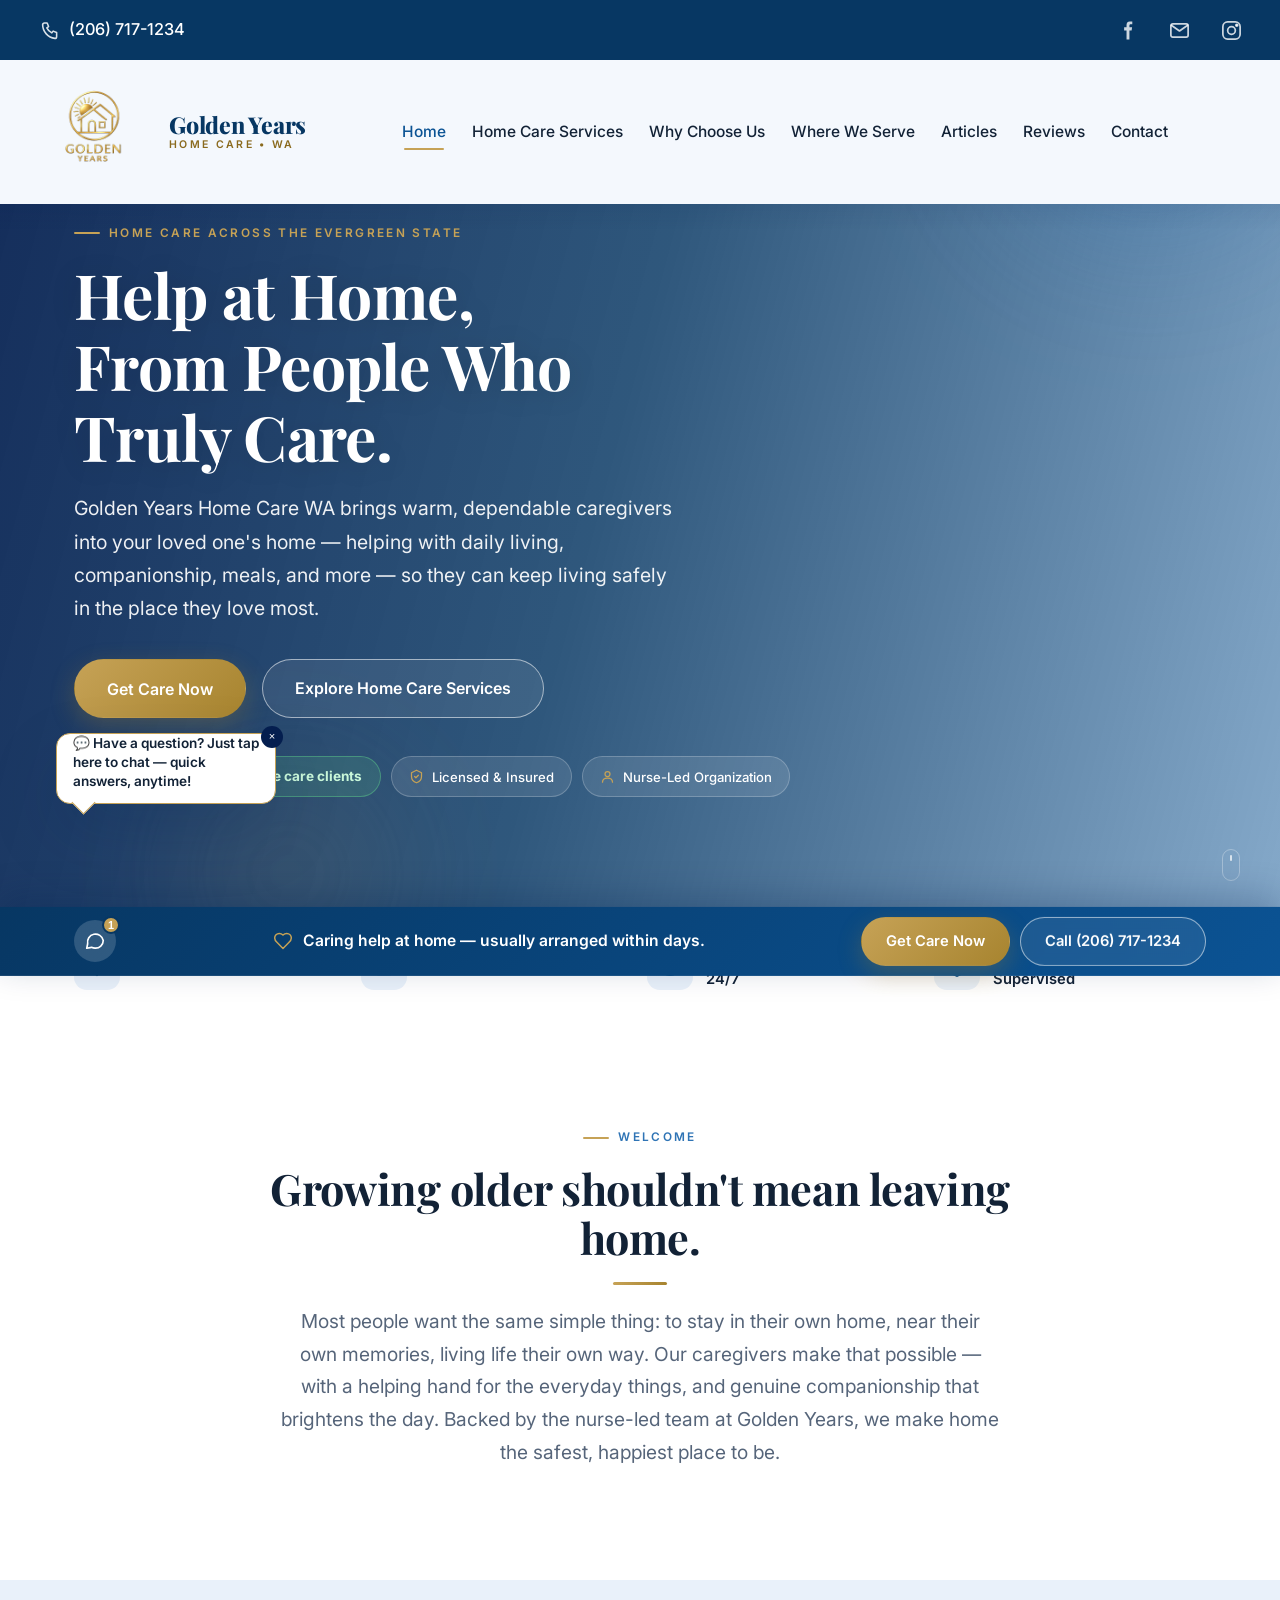
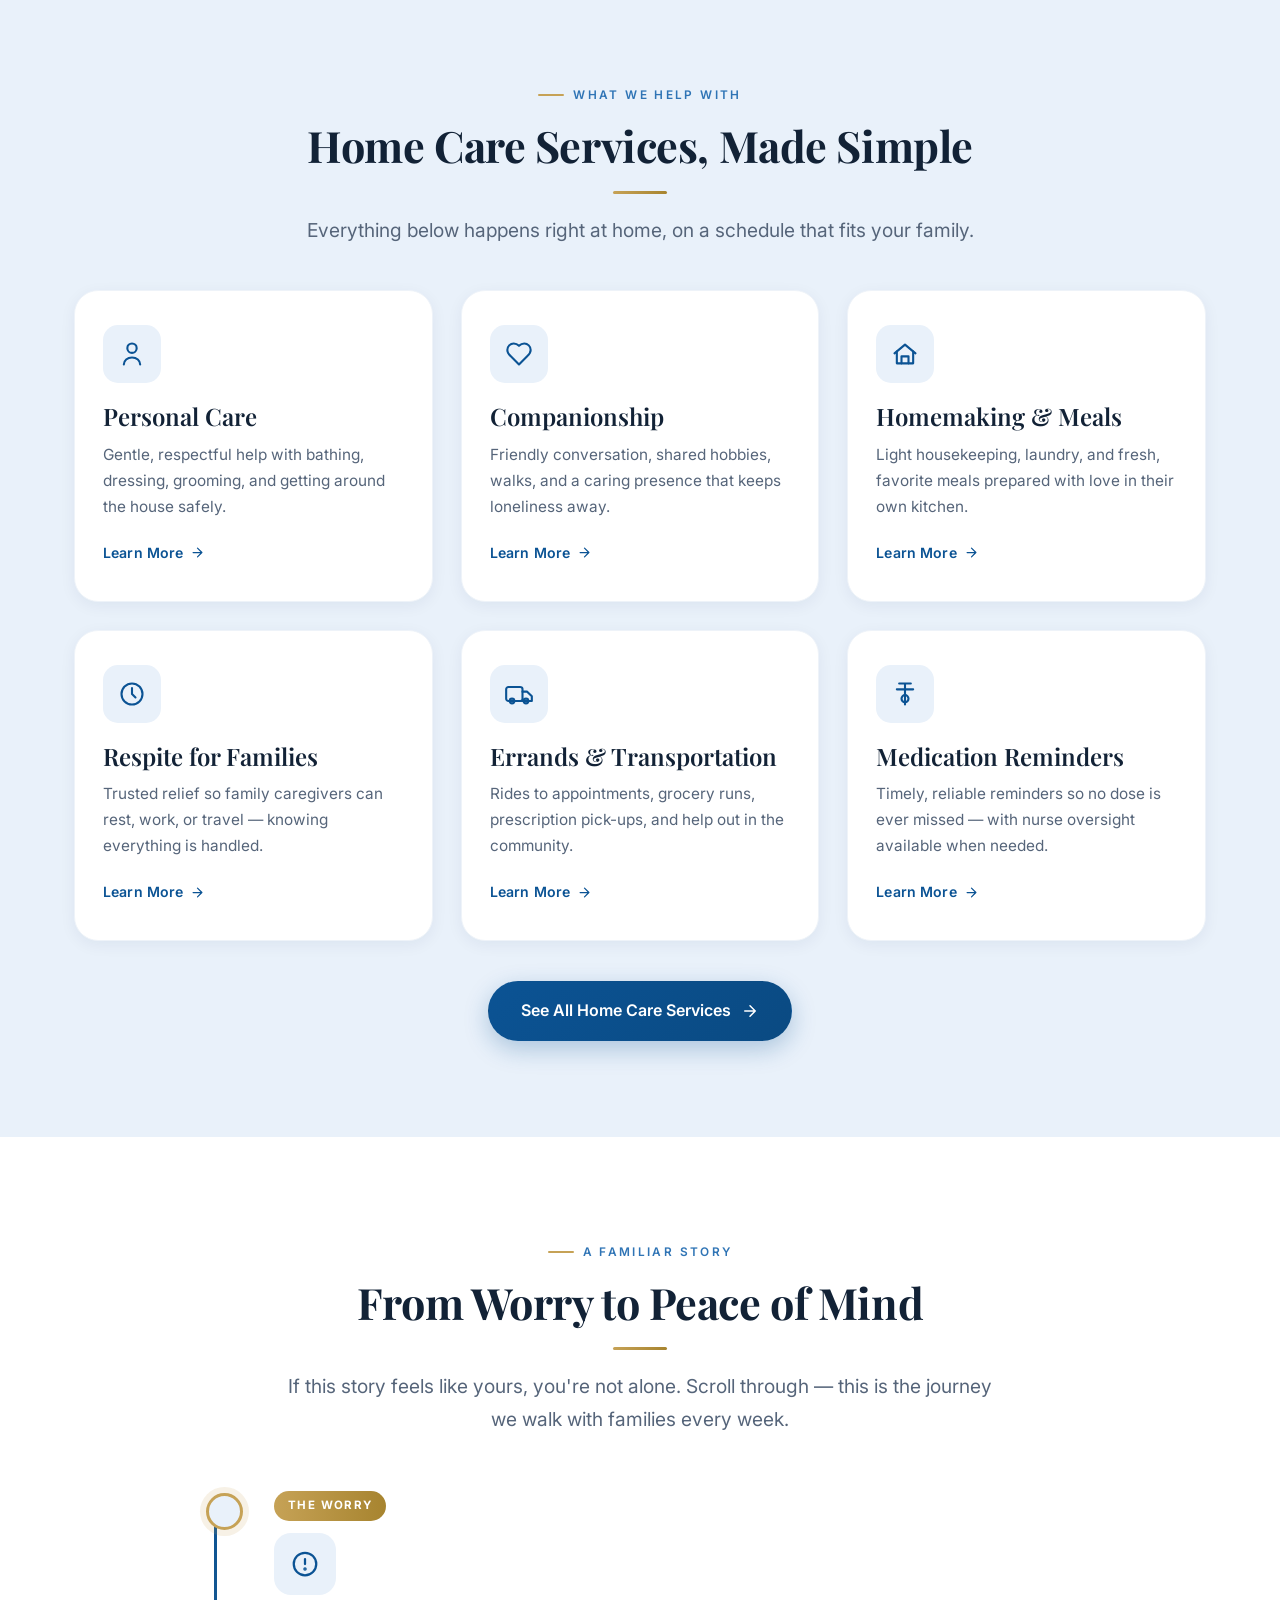
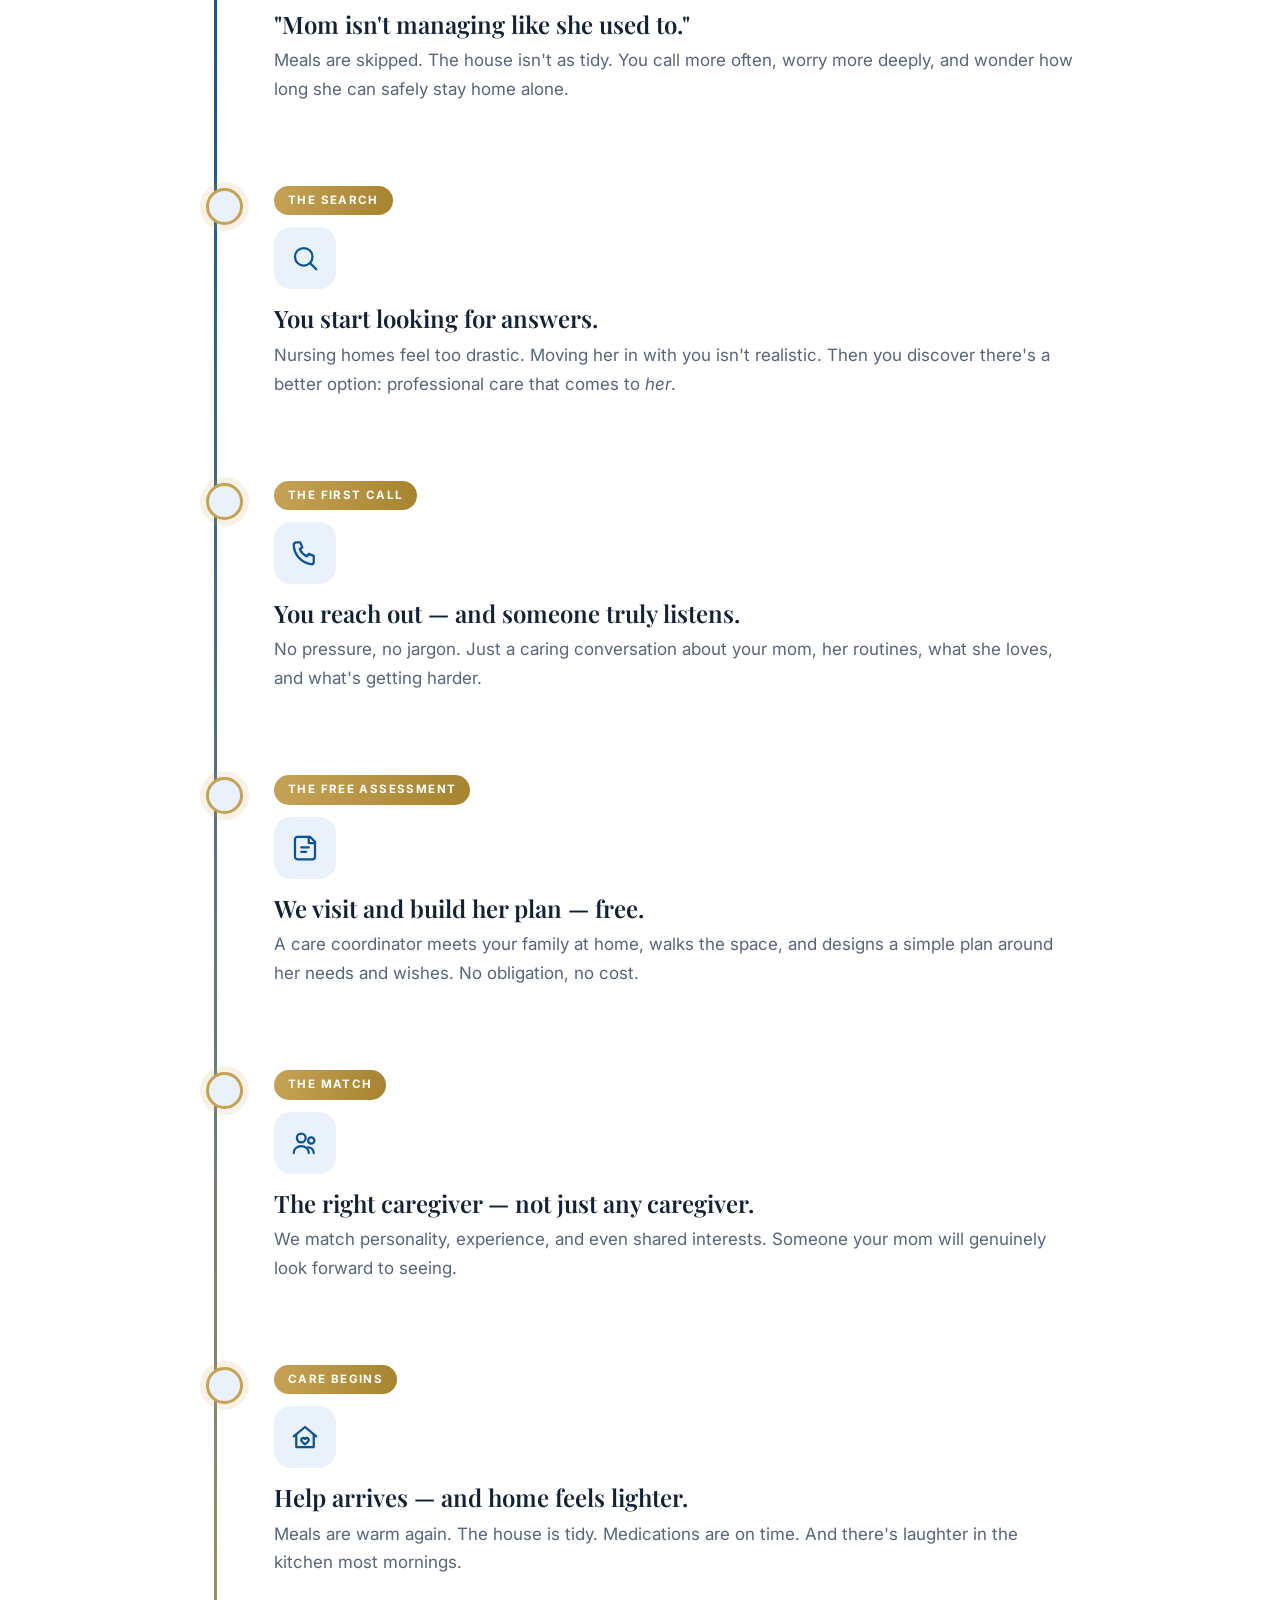
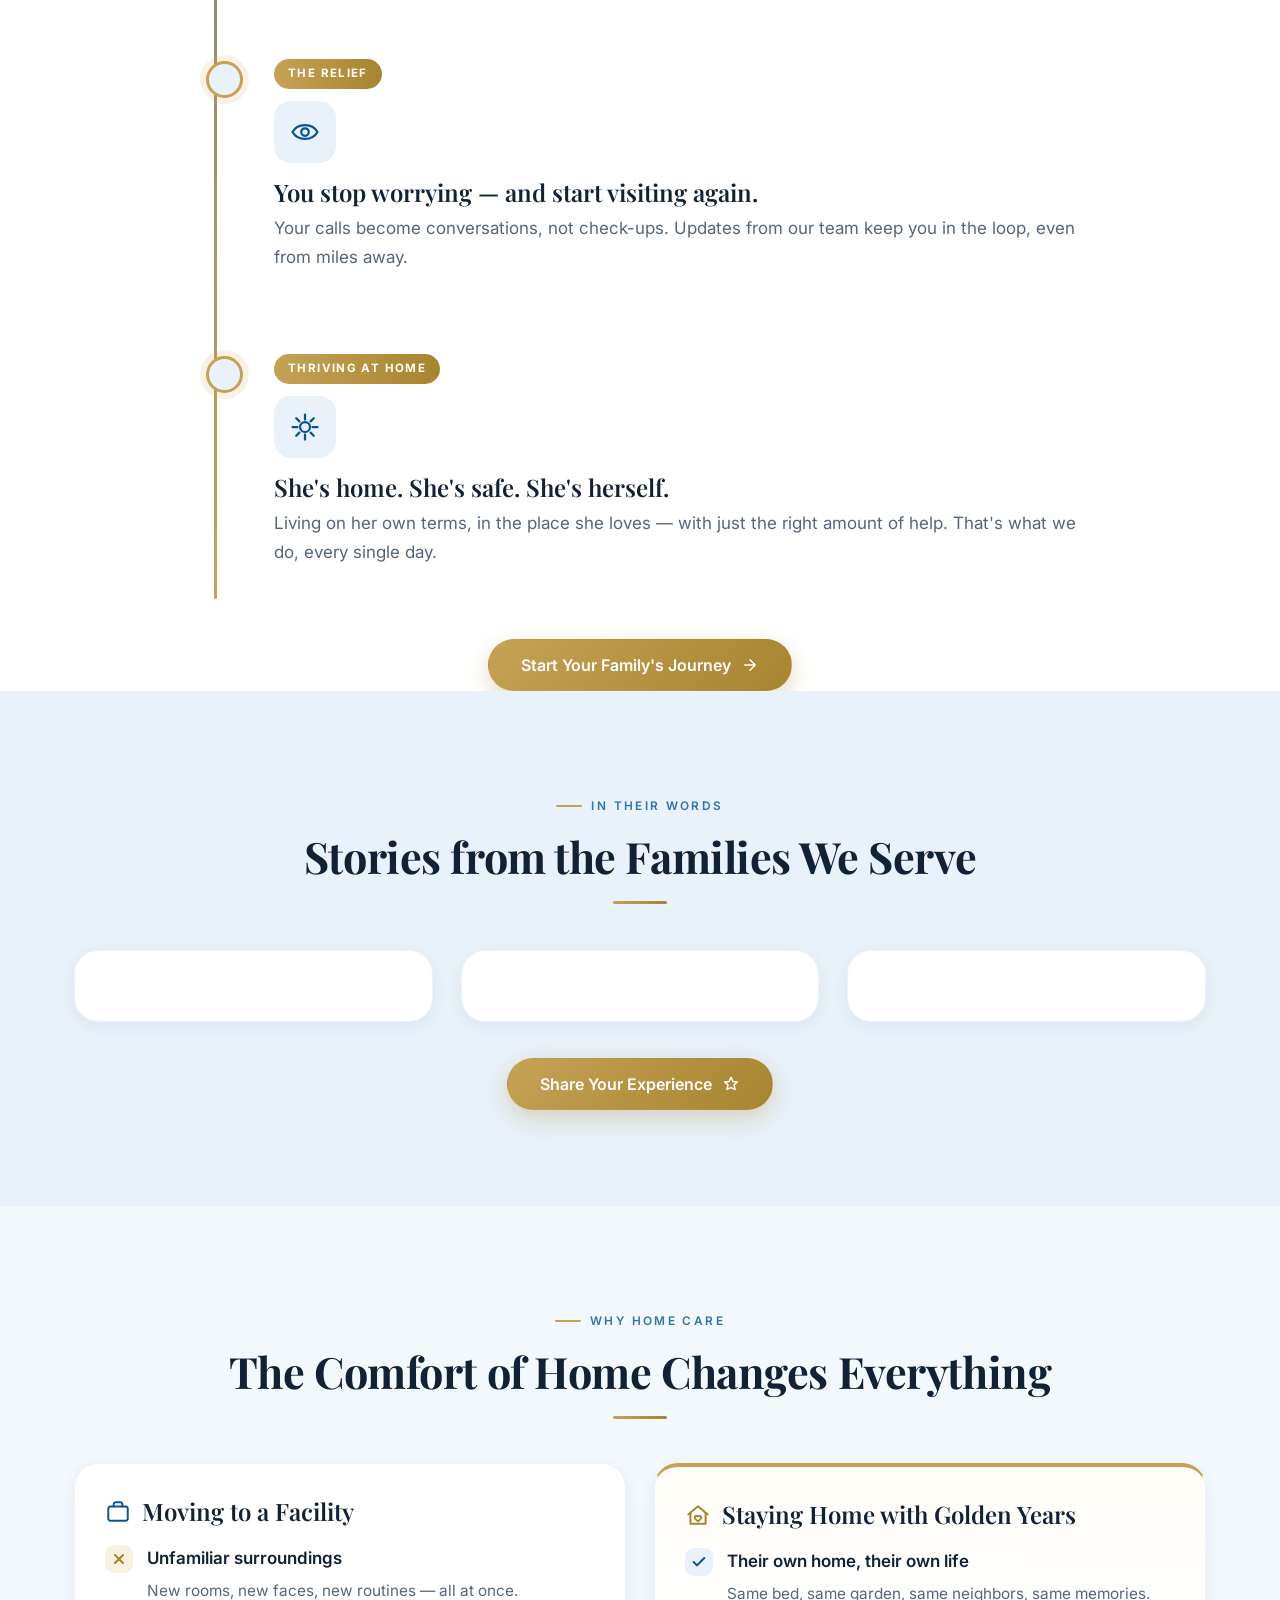
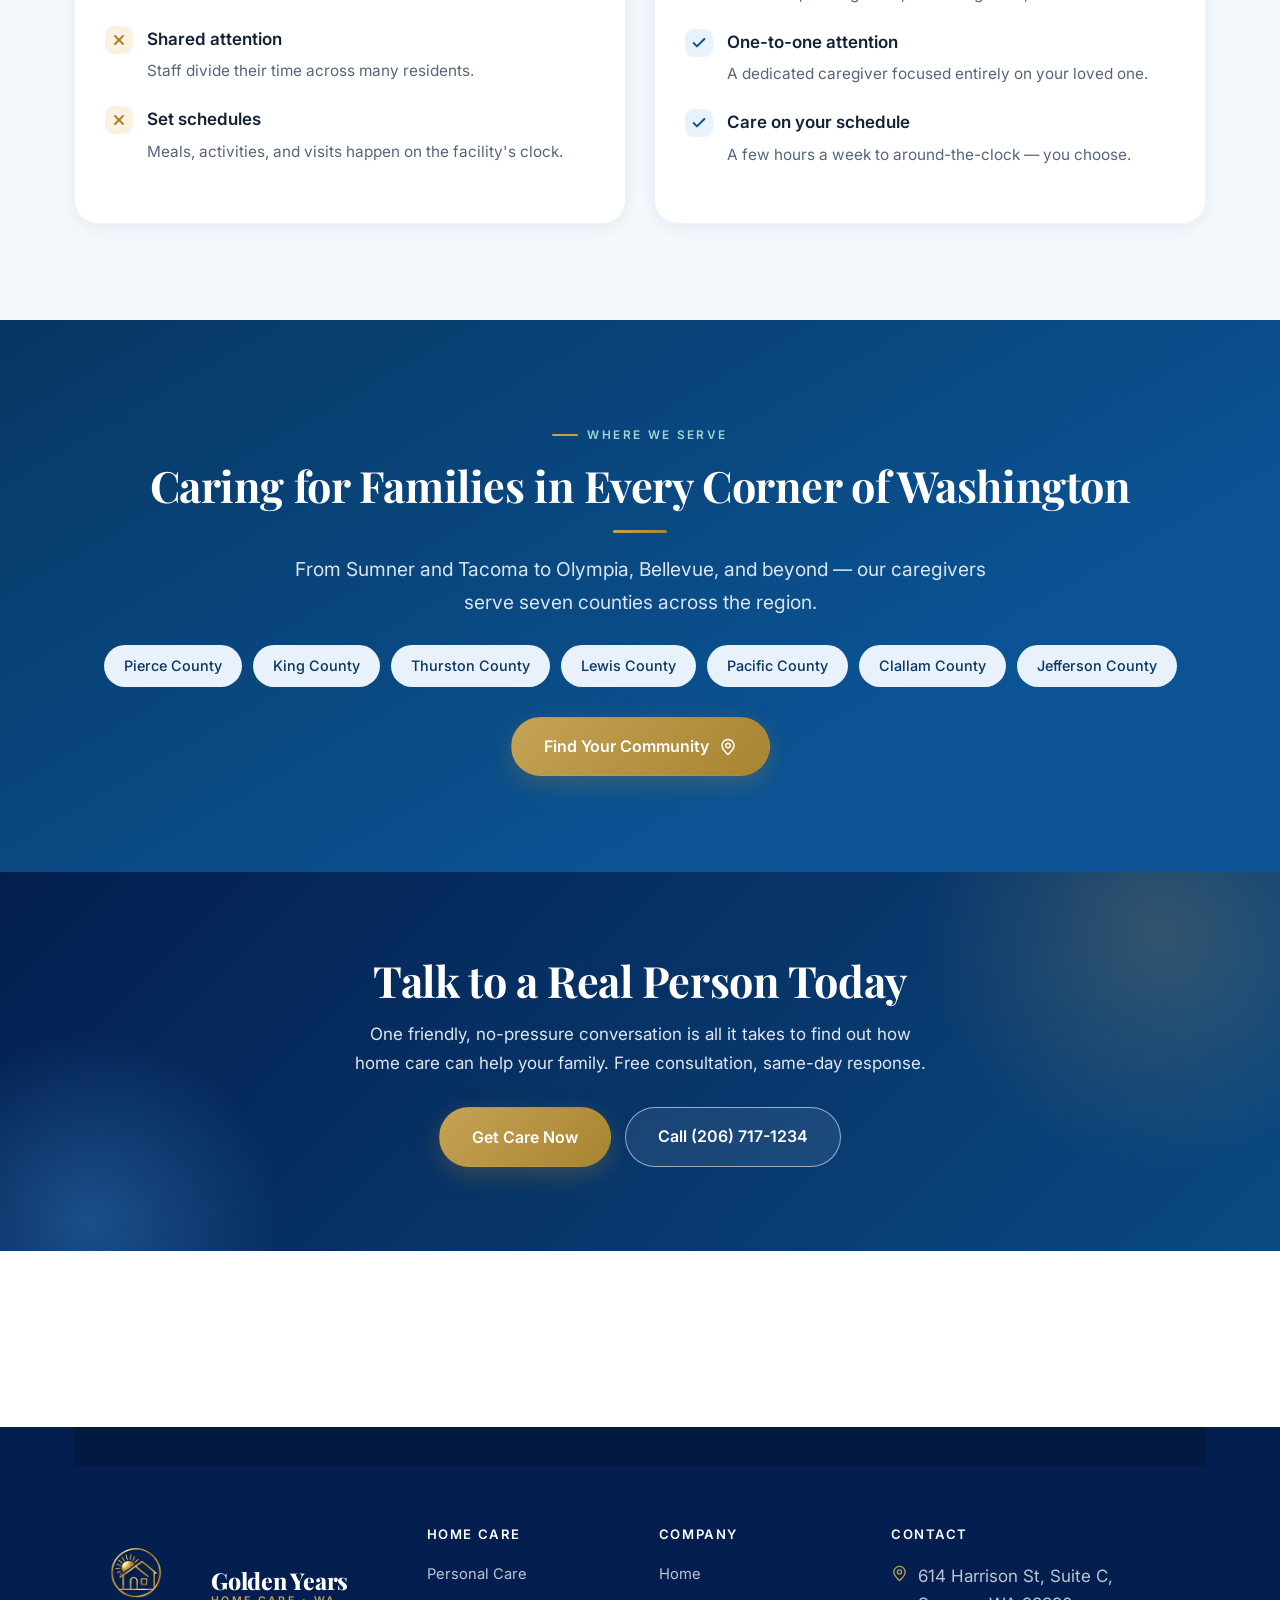
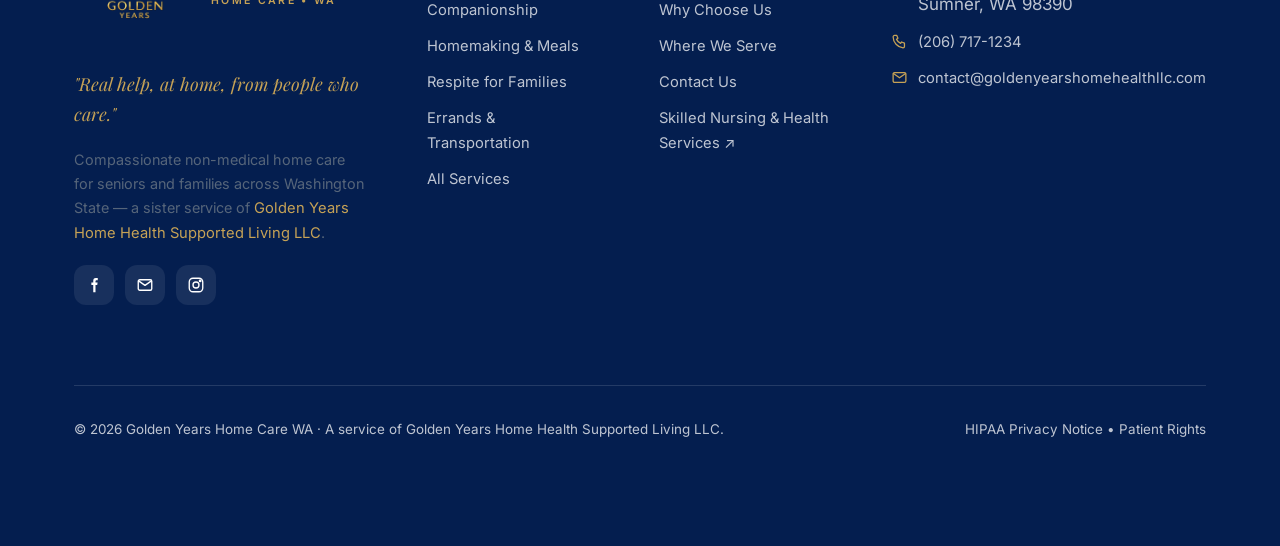
==== index.html @ 6837b4fb "Add articles section to Home Care WA site (listing + single article view, matching main site pattern" ====
<!DOCTYPE html>
<html lang="en">
<head>
<meta charset="UTF-8">
<meta name="viewport" content="width=device-width, initial-scale=1.0">
<title>Golden Years Home Care WA | Compassionate Home Care Across the Evergreen State</title>
<meta name="description" content="Warm, dependable home care for seniors: personal care, companionship, meals, respite, errands and 24-hour care across Pierce, King, Thurston and surrounding WA counties. Call (206) 717-1234.">
<link rel="canonical" href="https://goldenyearshomecarewa.com/">
<meta name="robots" content="index, follow, max-image-preview:large">
<meta name="geo.region" content="US-WA">
<meta name="geo.placename" content="Sumner, Washington">
<meta name="theme-color" content="#0b5394">
<meta property="og:type" content="website">
<meta property="og:site_name" content="Golden Years Home Care WA">
<meta property="og:locale" content="en_US">
<meta property="og:url" content="https://goldenyearshomecarewa.com/">
<meta property="og:title" content="Golden Years Home Care WA | Compassionate Home Care Across the Evergreen State">
<meta property="og:description" content="Warm, dependable home care for seniors: personal care, companionship, meals, respite, errands and 24-hour care across Pierce, King, Thurston and surrounding WA counties. Call (206) 717-1234.">
<meta property="og:image" content="https://goldenyearshomecarewa.com/images/logo.png">
<meta name="twitter:card" content="summary_large_image">
<meta name="twitter:title" content="Golden Years Home Care WA | Compassionate Home Care Across the Evergreen State">
<meta name="twitter:description" content="Warm, dependable home care for seniors: personal care, companionship, meals, respite, errands and 24-hour care across Pierce, King, Thurston and surrounding WA counties. Call (206) 717-1234.">
<meta name="twitter:image" content="https://goldenyearshomecarewa.com/images/logo.png">
<link rel="preconnect" href="https://fonts.googleapis.com"><link rel="preconnect" href="https://fonts.gstatic.com" crossorigin>
<link href="https://fonts.googleapis.com/css2?family=Playfair+Display:wght@500;600;700;800&family=Inter:wght@400;500;600;700&display=swap" rel="stylesheet">
<link rel="stylesheet" href="/css/styles.css">
<link rel="icon" type="image/png" href="/images/favicon.png">
<link rel="apple-touch-icon" href="/images/favicon.png">
<script type="application/ld+json">
{
 "@context": "https://schema.org",
 "@type": "HomeHealthCareService",
 "@id": "https://goldenyearshomecarewa.com/#organization",
 "name": "Golden Years Home Care WA",
 "parentOrganization": {
  "@type": "MedicalBusiness",
  "name": "Golden Years Home Health Supported Living LLC",
  "url": "https://goldenyearshomehealthllc.com"
 },
 "description": "Non-medical home care for seniors across Washington State: personal care, companionship, homemaking, meals, respite, errands, and 24-hour care.",
 "url": "https://goldenyearshomecarewa.com",
 "logo": "https://goldenyearshomecarewa.com/images/logo.png",
 "telephone": "+12067171234",
 "email": "contact@goldenyearshomehealthllc.com",
 "priceRange": "$$",
 "address": {
  "@type": "PostalAddress",
  "streetAddress": "614 Harrison St, Suite C",
  "addressLocality": "Sumner",
  "addressRegion": "WA",
  "postalCode": "98390",
  "addressCountry": "US"
 },
 "geo": {
  "@type": "GeoCoordinates",
  "latitude": 47.2043,
  "longitude": -122.2404
 },
 "openingHoursSpecification": [
  {
   "@type": "OpeningHoursSpecification",
   "dayOfWeek": [
    "Monday",
    "Tuesday",
    "Wednesday",
    "Thursday",
    "Friday"
   ],
   "opens": "08:00",
   "closes": "18:00"
  }
 ],
 "sameAs": [
  "https://www.facebook.com/share/1D7sYp1msU/",
  "https://www.instagram.com/goldenyearshomehealth"
 ],
 "areaServed": [
  {
   "@type": "AdministrativeArea",
   "name": "Pierce County, Washington"
  },
  {
   "@type": "AdministrativeArea",
   "name": "King County, Washington"
  },
  {
   "@type": "AdministrativeArea",
   "name": "Thurston County, Washington"
  },
  {
   "@type": "AdministrativeArea",
   "name": "Lewis County, Washington"
  },
  {
   "@type": "AdministrativeArea",
   "name": "Pacific County, Washington"
  },
  {
   "@type": "AdministrativeArea",
   "name": "Clallam County, Washington"
  },
  {
   "@type": "AdministrativeArea",
   "name": "Jefferson County, Washington"
  }
 ]
}
</script>
</head>
<body>
<a href="#main" class="skip">Skip to main content</a>
<header class="header">
  <div class="topbar">
    <a class="topbar__phone" href="tel:+12067171234"><svg viewBox="0 0 24 24" fill="none" stroke="currentColor" stroke-width="1.8" stroke-linecap="round" stroke-linejoin="round" aria-hidden="true"><path d="M5 3.5h3.2l1.6 4-2 1.5a12 12 0 0 0 5.7 5.7l1.5-2 4 1.6V19a2 2 0 0 1-2 2A16 16 0 0 1 3 5.5a2 2 0 0 1 2-2Z"/></svg>(206) 717-1234</a>
    <div class="topbar__social">
      <a href="https://www.facebook.com/share/1D7sYp1msU/" aria-label="Facebook" target="_blank" rel="noopener"><svg viewBox="0 0 24 24" fill="currentColor" stroke="currentColor" stroke-width="0" aria-hidden="true"><path d="M14 8.5V7c0-1 .5-1.5 1.7-1.5H17V2.5h-2.5C11.8 2.5 11 4.3 11 6.3v2.2H8.5V12H11v9.5h3V12h2.3l.5-3.5Z"/></svg></a>
      <a href="mailto:contact@goldenyearshomehealthllc.com" aria-label="Email Us"><svg viewBox="0 0 24 24" fill="none" stroke="currentColor" stroke-width="1.8" stroke-linecap="round" stroke-linejoin="round" aria-hidden="true"><rect x="3" y="5" width="18" height="14" rx="2"/><path d="m3.5 6.5 8.5 6 8.5-6"/></svg></a>
      <a href="https://www.instagram.com/goldenyearshomehealth?igsh=aGVhajcybGlqOHRt" aria-label="Instagram" target="_blank" rel="noopener"><svg viewBox="0 0 24 24" fill="none" stroke="currentColor" stroke-width="1.8" stroke-linecap="round" stroke-linejoin="round" aria-hidden="true"><rect x="3" y="3" width="18" height="18" rx="5"/><circle cx="12" cy="12" r="4"/><circle cx="17.5" cy="6.5" r="1" fill="currentColor"/></svg></a>
    </div>
  </div>
  <nav class="nav" aria-label="Primary">
    <a class="brand" href="/"><span class="brand__mark"><img class="brand__logo" src="/images/logo.png" alt="Golden Years Home Care WA logo"></span><span class="brand__text"><span class="brand__name">Golden Years</span><span class="brand__sub">Home Care &bull; WA</span></span></a>
    <ul class="navlinks">
      <li data-nav="home"><a href="/">Home</a></li>
      <li data-nav="services"><a href="/services">Home Care Services</a></li>
      <li data-nav="why-us"><a href="/why-us">Why Choose Us</a></li>
      <li data-nav="locations"><a href="/locations">Where We Serve</a></li>
      <li data-nav="articles"><a href="/articles">Articles</a></li>
      <li data-nav="reviews"><a href="/reviews">Reviews</a></li>
      <li data-nav="contact"><a href="/contact">Contact</a></li>
    </ul>
    <div class="nav__actions"></div>
    <button class="hamburger" aria-label="Open menu" onclick="document.getElementById('mm').classList.add('open')"><span></span><span></span><span></span></button>
  </nav>
</header>
<div class="mobile-menu" id="mm"><div class="mobile-menu__panel"><div class="mobile-menu__head"><a class="brand" href="/"><span class="brand__mark"><img class="brand__logo" src="/images/logo.png" alt="Golden Years Home Care WA logo"></span><span class="brand__text"><span class="brand__name">Golden Years</span><span class="brand__sub">Home Care &bull; WA</span></span></a><button class="mobile-menu__close" aria-label="Close menu" onclick="document.getElementById('mm').classList.remove('open')">×</button></div><nav class="mobile-menu__nav"><a class="mm-item" href="/">Home</a><a class="mm-item" href="/services">Home Care Services</a><a class="mm-item" href="/why-us">Why Choose Us</a><a class="mm-item" href="/locations">Where We Serve</a><a class="mm-item" href="/articles">Articles</a><a class="mm-item" href="/reviews">Reviews</a><a class="mm-item" href="/contact">Contact Us</a></nav><div class="mobile-menu__foot"><a class="btn btn--primary" href="/contact">Get Care Now</a><a class="mm-tel" href="tel:+12067171234"><svg viewBox="0 0 24 24" fill="none" stroke="currentColor" stroke-width="1.8" stroke-linecap="round" stroke-linejoin="round"><path d="M5 3.5h3.2l1.6 4-2 1.5a12 12 0 0 0 5.7 5.7l1.5-2 4 1.6V19a2 2 0 0 1-2 2A16 16 0 0 1 3 5.5a2 2 0 0 1 2-2Z"/></svg>(206) 717-1234</a></div></div></div>
<main id="main" style="padding-top:0">
<!-- HERO -->
<section class="hero">
  <img class="hero__bg" src="https://images.unsplash.com/photo-1544027993-37dbfe43562a?auto=format&fit=crop&w=1600&q=80" alt="Caregiver holding hands with a senior at home">
  <div class="hero__overlay"></div><div class="hero__blob hero__blob--1"></div><div class="hero__blob hero__blob--2"></div>
  <div class="wrap"><div class="hero__inner">
    <span class="eyebrow" style="color:var(--gold)">Home Care Across the Evergreen State</span>
    <h1>Help at Home,<br>From People Who<br>Truly Care.</h1>
    <p>Golden Years Home Care WA brings warm, dependable caregivers into your loved one's home — helping with daily living, companionship, meals, and more — so they can keep living safely in the place they love most.</p>
    <div class="hero__cta"><button class="btn btn--gold" onclick="openQform()">Get Care Now</button><a class="btn btn--white-outline" href="/services">Explore Home Care Services</a></div>
    <div class="hero__badges">
      <span class="avail"><span class="dot"></span>Now accepting new home care clients</span>
      <span class="hero__badge"><svg viewBox="0 0 24 24" fill="none" stroke="currentColor" stroke-width="2" stroke-linecap="round" stroke-linejoin="round"><path d="M12 2 4 6v6c0 5 3.4 8.6 8 10 4.6-1.4 8-5 8-10V6Z"/><path d="m9 12 2 2 4-4"/></svg>Licensed &amp; Insured</span>
      <span class="hero__badge"><svg viewBox="0 0 24 24" fill="none" stroke="currentColor" stroke-width="2" stroke-linecap="round" stroke-linejoin="round"><circle cx="12" cy="8" r="4"/><path d="M4 21c0-4 3.6-6.5 8-6.5s8 2.5 8 6.5"/></svg>Nurse-Led Organization</span>
    </div>
  </div></div>
  <div class="scrollcue" aria-hidden="true"><span></span></div>
</section>

<!-- TRUST STRIP -->
<div class="truststrip"><div class="wrap">
  <div class="trustitem"><span class="ic"><svg viewBox="0 0 24 24" fill="none" stroke="currentColor" stroke-width="1.8" stroke-linecap="round" stroke-linejoin="round"><path d="M19 14c1.49-1.46 3-3.2 3-5.5A5.5 5.5 0 0 0 16.5 3c-1.76 0-3 .5-4.5 2-1.5-1.5-2.74-2-4.5-2A5.5 5.5 0 0 0 2 8.5c0 2.3 1.5 4.05 3 5.5l7 7Z"/></svg></span>Caregivers Chosen for Heart</div>
  <div class="trustitem"><span class="ic"><svg viewBox="0 0 24 24" fill="none" stroke="currentColor" stroke-width="1.8" stroke-linecap="round" stroke-linejoin="round"><path d="M3 11.5 12 4l9 7.5"/><path d="M5 10v10h14V10"/></svg></span>Care in Your Own Home</div>
  <div class="trustitem"><span class="ic"><svg viewBox="0 0 24 24" fill="none" stroke="currentColor" stroke-width="1.8" stroke-linecap="round" stroke-linejoin="round"><circle cx="12" cy="12" r="9"/><path d="M12 7v5l3 3"/></svg></span>Flexible Hours — Days to 24/7</div>
  <div class="trustitem"><span class="ic"><svg viewBox="0 0 24 24" fill="none" stroke="currentColor" stroke-width="1.8" stroke-linecap="round" stroke-linejoin="round"><path d="M12 2 4 6v6c0 5 3.4 8.6 8 10 4.6-1.4 8-5 8-10V6Z"/><path d="m9 12 2 2 4-4"/></svg></span>Screened, Trained &amp; Supervised</div>
</div></div>

<!-- INTRO -->
<section class="section">
  <div class="wrap center" style="max-width:860px">
    <span class="eyebrow center">Welcome</span>
    <h2>Growing older shouldn't mean leaving home.</h2>
    <hr class="gold-rule center">
    <p class="lead center">Most people want the same simple thing: to stay in their own home, near their own memories, living life their own way. Our caregivers make that possible — with a helping hand for the everyday things, and genuine companionship that brightens the day. Backed by the nurse-led team at Golden Years, we make home the safest, happiest place to be.</p>
  </div>
</section>

<!-- SERVICES CARDS -->
<section class="section section--mist">
  <div class="wrap">
    <div class="center" style="margin-bottom:44px"><span class="eyebrow center">What We Help With</span><h2>Home Care Services, Made Simple</h2><hr class="gold-rule center"><p class="lead center" style="margin:0 auto">Everything below happens right at home, on a schedule that fits your family.</p></div>
    <div class="grid grid--3">
      <div class="card"><div class="card__icon"><svg viewBox="0 0 24 24" fill="none" stroke="currentColor" stroke-width="1.8" stroke-linecap="round" stroke-linejoin="round"><circle cx="12" cy="7" r="4"/><path d="M5 21c0-3.5 3-6 7-6s7 2.5 7 6"/></svg></div><h3>Personal Care</h3><p>Gentle, respectful help with bathing, dressing, grooming, and getting around the house safely.</p><a class="card__link" href="/services#personal-care">Learn More <svg viewBox="0 0 24 24" fill="none" stroke="currentColor" stroke-width="2" stroke-linecap="round" stroke-linejoin="round"><path d="M5 12h14M12 5l7 7-7 7"/></svg></a></div>
      <div class="card"><div class="card__icon"><svg viewBox="0 0 24 24" fill="none" stroke="currentColor" stroke-width="1.8" stroke-linecap="round" stroke-linejoin="round"><path d="M19 14c1.49-1.46 3-3.2 3-5.5A5.5 5.5 0 0 0 16.5 3c-1.76 0-3 .5-4.5 2-1.5-1.5-2.74-2-4.5-2A5.5 5.5 0 0 0 2 8.5c0 2.3 1.5 4.05 3 5.5l7 7Z"/></svg></div><h3>Companionship</h3><p>Friendly conversation, shared hobbies, walks, and a caring presence that keeps loneliness away.</p><a class="card__link" href="/services#companionship">Learn More <svg viewBox="0 0 24 24" fill="none" stroke="currentColor" stroke-width="2" stroke-linecap="round" stroke-linejoin="round"><path d="M5 12h14M12 5l7 7-7 7"/></svg></a></div>
      <div class="card"><div class="card__icon"><svg viewBox="0 0 24 24" fill="none" stroke="currentColor" stroke-width="1.8" stroke-linecap="round" stroke-linejoin="round"><path d="M3 11.5 12 4l9 7.5"/><path d="M5 10v10h14V10"/><path d="M9 20v-6h6v6"/></svg></div><h3>Homemaking &amp; Meals</h3><p>Light housekeeping, laundry, and fresh, favorite meals prepared with love in their own kitchen.</p><a class="card__link" href="/services#homemaking">Learn More <svg viewBox="0 0 24 24" fill="none" stroke="currentColor" stroke-width="2" stroke-linecap="round" stroke-linejoin="round"><path d="M5 12h14M12 5l7 7-7 7"/></svg></a></div>
      <div class="card"><div class="card__icon"><svg viewBox="0 0 24 24" fill="none" stroke="currentColor" stroke-width="1.8" stroke-linecap="round" stroke-linejoin="round"><circle cx="12" cy="12" r="9"/><path d="M12 7v5l3 3"/></svg></div><h3>Respite for Families</h3><p>Trusted relief so family caregivers can rest, work, or travel — knowing everything is handled.</p><a class="card__link" href="/services#respite">Learn More <svg viewBox="0 0 24 24" fill="none" stroke="currentColor" stroke-width="2" stroke-linecap="round" stroke-linejoin="round"><path d="M5 12h14M12 5l7 7-7 7"/></svg></a></div>
      <div class="card"><div class="card__icon"><svg viewBox="0 0 24 24" fill="none" stroke="currentColor" stroke-width="1.8" stroke-linecap="round" stroke-linejoin="round"><rect x="1" y="6" width="14" height="12" rx="2"/><path d="M15 10h4l4 4v4h-8"/><circle cx="6" cy="18" r="2"/><circle cx="18" cy="18" r="2"/></svg></div><h3>Errands &amp; Transportation</h3><p>Rides to appointments, grocery runs, prescription pick-ups, and help out in the community.</p><a class="card__link" href="/services#errands">Learn More <svg viewBox="0 0 24 24" fill="none" stroke="currentColor" stroke-width="2" stroke-linecap="round" stroke-linejoin="round"><path d="M5 12h14M12 5l7 7-7 7"/></svg></a></div>
      <div class="card"><div class="card__icon"><svg viewBox="0 0 24 24" fill="none" stroke="currentColor" stroke-width="1.8" stroke-linecap="round" stroke-linejoin="round"><path d="M12 3v18M5 8h14M7 3h10"/><circle cx="12" cy="16" r="3"/></svg></div><h3>Medication Reminders</h3><p>Timely, reliable reminders so no dose is ever missed — with nurse oversight available when needed.</p><a class="card__link" href="/services#medication">Learn More <svg viewBox="0 0 24 24" fill="none" stroke="currentColor" stroke-width="2" stroke-linecap="round" stroke-linejoin="round"><path d="M5 12h14M12 5l7 7-7 7"/></svg></a></div>
    </div>
    <div class="center" style="margin-top:40px"><a class="btn btn--primary" href="/services">See All Home Care Services <svg viewBox="0 0 24 24" fill="none" stroke="currentColor" stroke-width="2" stroke-linecap="round" stroke-linejoin="round"><path d="M5 12h14M12 5l7 7-7 7"/></svg></a></div>
  </div>
</section>

<!-- SCROLLY-TELLING JOURNEY -->
<section class="section">
  <div class="wrap">
    <div class="center" style="margin-bottom:54px"><span class="eyebrow center">A Familiar Story</span><h2>From Worry to Peace of Mind</h2><hr class="gold-rule center"><p class="lead center" style="margin:0 auto">If this story feels like yours, you're not alone. Scroll through — this is the journey we walk with families every week.</p></div>
    <div class="journey">
      <div class="journey__progress"></div>
      <div class="jstep"><span class="jtag">The Worry</span><div class="jstep__ic"><svg viewBox="0 0 24 24" fill="none" stroke="currentColor" stroke-width="1.8" stroke-linecap="round" stroke-linejoin="round"><circle cx="12" cy="12" r="9"/><path d="M12 8v4"/><circle cx="12" cy="16" r=".5" fill="currentColor"/></svg></div><h3>"Mom isn't managing like she used to."</h3><p>Meals are skipped. The house isn't as tidy. You call more often, worry more deeply, and wonder how long she can safely stay home alone.</p></div>
      <div class="jstep"><span class="jtag">The Search</span><div class="jstep__ic"><svg viewBox="0 0 24 24" fill="none" stroke="currentColor" stroke-width="1.8" stroke-linecap="round" stroke-linejoin="round"><circle cx="11" cy="11" r="7"/><path d="m21 21-4.3-4.3"/></svg></div><h3>You start looking for answers.</h3><p>Nursing homes feel too drastic. Moving her in with you isn't realistic. Then you discover there's a better option: professional care that comes to <em>her</em>.</p></div>
      <div class="jstep"><span class="jtag">The First Call</span><div class="jstep__ic"><svg viewBox="0 0 24 24" fill="none" stroke="currentColor" stroke-width="1.8" stroke-linecap="round" stroke-linejoin="round"><path d="M5 3.5h3.2l1.6 4-2 1.5a12 12 0 0 0 5.7 5.7l1.5-2 4 1.6V19a2 2 0 0 1-2 2A16 16 0 0 1 3 5.5a2 2 0 0 1 2-2Z"/></svg></div><h3>You reach out — and someone truly listens.</h3><p>No pressure, no jargon. Just a caring conversation about your mom, her routines, what she loves, and what's getting harder.</p></div>
      <div class="jstep"><span class="jtag">The Free Assessment</span><div class="jstep__ic"><svg viewBox="0 0 24 24" fill="none" stroke="currentColor" stroke-width="1.8" stroke-linecap="round" stroke-linejoin="round"><path d="M9 11.5h6M9 15h4"/><path d="M8 3h8l4 4v12a2 2 0 0 1-2 2H6a2 2 0 0 1-2-2V5a2 2 0 0 1 2-2Z"/><path d="M15 3v5h5"/></svg></div><h3>We visit and build her plan — free.</h3><p>A care coordinator meets your family at home, walks the space, and designs a simple plan around her needs and wishes. No obligation, no cost.</p></div>
      <div class="jstep"><span class="jtag">The Match</span><div class="jstep__ic"><svg viewBox="0 0 24 24" fill="none" stroke="currentColor" stroke-width="1.8" stroke-linecap="round" stroke-linejoin="round"><circle cx="9" cy="8" r="3.5"/><circle cx="17" cy="10" r="2.5"/><path d="M3 20c0-3.3 2.7-5.5 6-5.5s6 2.2 6 5.5"/><path d="M14.5 15.4c2.6.4 4.5 2.2 4.5 4.6"/></svg></div><h3>The right caregiver — not just any caregiver.</h3><p>We match personality, experience, and even shared interests. Someone your mom will genuinely look forward to seeing.</p></div>
      <div class="jstep"><span class="jtag">Care Begins</span><div class="jstep__ic"><svg viewBox="0 0 24 24" fill="none" stroke="currentColor" stroke-width="1.8" stroke-linecap="round" stroke-linejoin="round"><path d="M3 11.5 12 4l9 7.5"/><path d="M5 10v10h14V10"/><path d="M12 13.5c1.2-1.2 3-.8 3 .9 0 1.2-1.6 2.4-3 3.4-1.4-1-3-2.2-3-3.4 0-1.7 1.8-2.1 3-.9Z"/></svg></div><h3>Help arrives — and home feels lighter.</h3><p>Meals are warm again. The house is tidy. Medications are on time. And there's laughter in the kitchen most mornings.</p></div>
      <div class="jstep"><span class="jtag">The Relief</span><div class="jstep__ic"><svg viewBox="0 0 24 24" fill="none" stroke="currentColor" stroke-width="1.8" stroke-linecap="round" stroke-linejoin="round"><path d="M2 12c2-3.5 5.5-5.5 10-5.5S20 8.5 22 12c-2 3.5-5.5 5.5-10 5.5S4 15.5 2 12Z"/><circle cx="12" cy="12" r="3"/></svg></div><h3>You stop worrying — and start visiting again.</h3><p>Your calls become conversations, not check-ups. Updates from our team keep you in the loop, even from miles away.</p></div>
      <div class="jstep"><span class="jtag">Thriving at Home</span><div class="jstep__ic"><svg viewBox="0 0 24 24" fill="none" stroke="currentColor" stroke-width="1.8" stroke-linecap="round" stroke-linejoin="round"><path d="M12 2v4M12 18v4M2 12h4M18 12h4M5 5l2.5 2.5M16.5 16.5 19 19M19 5l-2.5 2.5M7.5 16.5 5 19"/><circle cx="12" cy="12" r="4"/></svg></div><h3>She's home. She's safe. She's herself.</h3><p>Living on her own terms, in the place she loves — with just the right amount of help. That's what we do, every single day.</p></div>
    </div>
    <div class="center" style="margin-top:48px"><button class="btn btn--gold" onclick="openQform()">Start Your Family's Journey <svg viewBox="0 0 24 24" fill="none" stroke="currentColor" stroke-width="2" stroke-linecap="round" stroke-linejoin="round"><path d="M5 12h14M12 5l7 7-7 7"/></svg></button></div>
  </div>
<!-- TESTIMONIALS -->
<section class="section section--mist">
  <div class="wrap">
    <div class="center" style="margin-bottom:46px">
      <span class="eyebrow">In Their Words</span>
      <h2>Stories from the Families We Serve</h2>
      <hr class="gold-rule center">
    </div>
    <div class="grid grid--3" id="testimonialGrid">
      <div class="quotecard"></div>
      <div class="quotecard"></div>
      <div class="quotecard"></div>
    </div>
        <div class="review-cta"><button class="btn btn--gold" onclick="openReviewForm()">Share Your Experience <svg class="share-star" viewBox="0 0 24 24" fill="none" stroke="currentColor" stroke-width="2" stroke-linecap="round" stroke-linejoin="round"><path d="M12 3l2.6 5.6 6 .6-4.5 4 1.3 6L12 16.8 6.6 19.2l1.3-6-4.5-4 6-.6Z"/></svg></button></div>

<!-- LEAVE A REVIEW MODAL -->
<div class="rvform" id="reviewModal">
  <div class="rvform__card">
    <div class="rvform__head">
      <button class="rvform__close" onclick="closeReviewForm()" aria-label="Close">×</button>
      <h3>Share Your Experience</h3>
      <p>Your review helps other families feel confident reaching out. Approved reviews appear on our site within a few days.</p>
    </div>
    <div class="rvform__body">
      <form id="reviewForm" onsubmit="return submitReview(event);">
        <div class="field"><label for="rv-name">Your Name *</label><input id="rv-name" type="text" required></div>
        <div class="field"><label for="rv-relationship">Who Are You Reviewing As? *</label>
          <select id="rv-relationship" required>
            <option value="">Please select…</option>
            <option>Client</option>
            <option>Daughter of a Client</option>
            <option>Son of a Client</option>
            <option>Spouse of a Client</option>
            <option>Family Caregiver</option>
            <option>Other Family Member</option>
          </select>
        </div>
        <div class="field">
          <label>Your Rating *</label>
          <div class="star-input" id="starInput">
            <input type="hidden" id="rv-rating" value="0">
            <button type="button" onclick="setStarRating(1)" aria-label="Rate 1 star"><svg viewBox="0 0 24 24" fill="none" stroke="currentColor" stroke-width="1.5"><path d="M12 3l2.6 5.6 6 .6-4.5 4 1.3 6L12 16.8 6.6 19.2l1.3-6-4.5-4 6-.6Z"/></svg></button>
            <button type="button" onclick="setStarRating(2)" aria-label="Rate 2 stars"><svg viewBox="0 0 24 24" fill="none" stroke="currentColor" stroke-width="1.5"><path d="M12 3l2.6 5.6 6 .6-4.5 4 1.3 6L12 16.8 6.6 19.2l1.3-6-4.5-4 6-.6Z"/></svg></button>
            <button type="button" onclick="setStarRating(3)" aria-label="Rate 3 stars"><svg viewBox="0 0 24 24" fill="none" stroke="currentColor" stroke-width="1.5"><path d="M12 3l2.6 5.6 6 .6-4.5 4 1.3 6L12 16.8 6.6 19.2l1.3-6-4.5-4 6-.6Z"/></svg></button>
            <button type="button" onclick="setStarRating(4)" aria-label="Rate 4 stars"><svg viewBox="0 0 24 24" fill="none" stroke="currentColor" stroke-width="1.5"><path d="M12 3l2.6 5.6 6 .6-4.5 4 1.3 6L12 16.8 6.6 19.2l1.3-6-4.5-4 6-.6Z"/></svg></button>
            <button type="button" onclick="setStarRating(5)" aria-label="Rate 5 stars"><svg viewBox="0 0 24 24" fill="none" stroke="currentColor" stroke-width="1.5"><path d="M12 3l2.6 5.6 6 .6-4.5 4 1.3 6L12 16.8 6.6 19.2l1.3-6-4.5-4 6-.6Z"/></svg></button>
          </div>
          <div class="star-caption" id="starCaption"></div>
        </div>
        <div class="field"><label for="rv-text">Your Review *</label><textarea id="rv-text" required placeholder="Tell us about your experience with Golden Years…"></textarea></div>
        <p class="err" id="rvErr" style="display:none;color:#c0392b;font-size:.86rem;margin-bottom:14px">Please fill in your name, a rating, and your review.</p>
        <button class="btn btn--primary" type="submit" id="rvSubmitBtn" style="width:100%;justify-content:center">Submit My Review</button>
        <p style="font-size:.78rem;color:var(--slate-2);margin:14px 0 0;text-align:center">Reviews are checked before appearing publicly.</p>
      </form>
      <div id="rvThanks" style="display:none;text-align:center;padding:14px 0">
        <div class="thankmark"><svg viewBox="0 0 24 24" fill="none" stroke="currentColor" stroke-width="1.8" stroke-linecap="round" stroke-linejoin="round"><path d="M19 14c1.49-1.46 3-3.2 3-5.5A5.5 5.5 0 0 0 16.5 3c-1.76 0-3 .5-4.5 2-1.5-1.5-2.74-2-4.5-2A5.5 5.5 0 0 0 2 8.5c0 2.3 1.5 4.05 3 5.5l7 7Z"/></svg></div>
        <h3>Thank You!</h3>
        <p>Your review has been received and is awaiting a quick check before it goes live. We appreciate you sharing your experience.</p>
      </div>
    </div>
  </div>
</div>

  </div>
</section>

<!-- COMPARE -->
<section class="section section--soft">
  <div class="wrap">
    <div class="center" style="margin-bottom:44px"><span class="eyebrow center">Why Home Care</span><h2>The Comfort of Home Changes Everything</h2><hr class="gold-rule center"></div>
    <div class="compare">
      <div class="compare__col"><h3><svg viewBox="0 0 24 24" fill="none" stroke="currentColor" stroke-width="1.8" stroke-linecap="round" stroke-linejoin="round"><rect x="3" y="7" width="18" height="13" rx="2"/><path d="M8 7V5a2 2 0 0 1 2-2h4a2 2 0 0 1 2 2v2"/></svg>Moving to a Facility</h3><ul class="checks checks--con"><li><strong>Unfamiliar surroundings</strong><span>New rooms, new faces, new routines — all at once.</span></li><li><strong>Shared attention</strong><span>Staff divide their time across many residents.</span></li><li><strong>Set schedules</strong><span>Meals, activities, and visits happen on the facility's clock.</span></li></ul></div>
      <div class="compare__col compare__col--hi"><h3><svg viewBox="0 0 24 24" fill="none" stroke="currentColor" stroke-width="1.8" stroke-linecap="round" stroke-linejoin="round"><path d="M3 11.5 12 4l9 7.5"/><path d="M5 10v10h14V10"/><path d="M12 13.5c1.2-1.2 3-.8 3 .9 0 1.2-1.6 2.4-3 3.4-1.4-1-3-2.2-3-3.4 0-1.7 1.8-2.1 3-.9Z"/></svg>Staying Home with Golden Years</h3><ul class="checks"><li><strong>Their own home, their own life</strong><span>Same bed, same garden, same neighbors, same memories.</span></li><li><strong>One-to-one attention</strong><span>A dedicated caregiver focused entirely on your loved one.</span></li><li><strong>Care on your schedule</strong><span>A few hours a week to around-the-clock — you choose.</span></li></ul></div>
    </div>
  </div>
</section>

<!-- LOCATIONS PREVIEW -->
<section class="section section--teal">
  <div class="wrap center">
    <span class="eyebrow center">Where We Serve</span>
    <h2>Caring for Families in Every Corner of Washington</h2>
    <hr class="gold-rule center">
    <p class="lead center" style="margin:0 auto 26px">From Sumner and Tacoma to Olympia, Bellevue, and beyond — our caregivers serve seven counties across the region.</p>
    <div class="pill-list" style="justify-content:center;margin-bottom:30px"><span class="pill">Pierce County</span><span class="pill">King County</span><span class="pill">Thurston County</span><span class="pill">Lewis County</span><span class="pill">Pacific County</span><span class="pill">Clallam County</span><span class="pill">Jefferson County</span></div>
    <a class="btn btn--gold" href="/locations">Find Your Community <svg viewBox="0 0 24 24" fill="none" stroke="currentColor" stroke-width="2" stroke-linecap="round" stroke-linejoin="round"><path d="M20 10c0 5.2-8 12-8 12s-8-6.8-8-12a8 8 0 0 1 16 0Z"/><circle cx="12" cy="10" r="3"/></svg></a>
  </div>
</section>

<!-- CTA -->
<section class="ctaband"><div class="wrap"><h2>Talk to a Real Person Today</h2><p>One friendly, no-pressure conversation is all it takes to find out how home care can help your family. Free consultation, same-day response.</p><div style="display:flex;gap:14px;justify-content:center;flex-wrap:wrap"><button class="btn btn--gold" onclick="openQform()">Get Care Now</button><a class="btn btn--white-outline" href="tel:+12067171234">Call (206) 717-1234</a></div></div></section>
</main>
<footer class="footer" style="padding-bottom:74px"><div class="wrap"><div class="footer__grid">
  <div class="footer__brand"><a class="brand" href="/"><span class="brand__mark"><img class="brand__logo" src="/images/logo.png" alt="Golden Years Home Care WA logo"></span><span class="brand__text"><span class="brand__name">Golden Years</span><span class="brand__sub" style="color:var(--gold)">Home Care &bull; WA</span></span></a><p class="footer__tag">"Real help, at home, from people who care."</p><p style="font-size:.9rem">Compassionate non-medical home care for seniors and families across Washington State — a sister service of <a href="https://goldenyearshomehealthllc.com" target="_blank" rel="noopener" style="color:var(--gold)">Golden Years Home Health Supported Living LLC</a>.</p><div class="footer__social"><a href="https://www.facebook.com/share/1D7sYp1msU/" aria-label="Facebook" target="_blank" rel="noopener"><svg viewBox="0 0 24 24" fill="currentColor" stroke="currentColor" stroke-width="0" aria-hidden="true"><path d="M14 8.5V7c0-1 .5-1.5 1.7-1.5H17V2.5h-2.5C11.8 2.5 11 4.3 11 6.3v2.2H8.5V12H11v9.5h3V12h2.3l.5-3.5Z"/></svg></a><a href="mailto:contact@goldenyearshomehealthllc.com" aria-label="Email Us"><svg viewBox="0 0 24 24" fill="none" stroke="currentColor" stroke-width="1.8" stroke-linecap="round" stroke-linejoin="round" aria-hidden="true"><rect x="3" y="5" width="18" height="14" rx="2"/><path d="m3.5 6.5 8.5 6 8.5-6"/></svg></a><a href="https://www.instagram.com/goldenyearshomehealth?igsh=aGVhajcybGlqOHRt" aria-label="Instagram" target="_blank" rel="noopener"><svg viewBox="0 0 24 24" fill="none" stroke="currentColor" stroke-width="1.8" stroke-linecap="round" stroke-linejoin="round" aria-hidden="true"><rect x="3" y="3" width="18" height="18" rx="5"/><circle cx="12" cy="12" r="4"/><circle cx="17.5" cy="6.5" r="1" fill="currentColor"/></svg></a></div></div>
  <div><h4>Home Care</h4><ul class="footer__col-links"><li><a href="/services#personal-care">Personal Care</a></li><li><a href="/services#companionship">Companionship</a></li><li><a href="/services#homemaking">Homemaking &amp; Meals</a></li><li><a href="/services#respite">Respite for Families</a></li><li><a href="/services#errands">Errands &amp; Transportation</a></li><li><a href="/services">All Services</a></li></ul></div>
  <div><h4>Company</h4><ul class="footer__col-links"><li><a href="/">Home</a></li><li><a href="/why-us">Why Choose Us</a></li><li><a href="/locations">Where We Serve</a></li><li><a href="/contact">Contact Us</a></li><li><a href="https://goldenyearshomehealthllc.com" target="_blank" rel="noopener">Skilled Nursing &amp; Health Services ↗</a></li></ul></div>
  <div><h4>Contact</h4><ul><li><svg viewBox="0 0 24 24" fill="none" stroke="currentColor" stroke-width="1.8" stroke-linecap="round" stroke-linejoin="round" aria-hidden="true"><path d="M20 10c0 5.2-8 12-8 12s-8-6.8-8-12a8 8 0 0 1 16 0Z"/><circle cx="12" cy="10" r="3"/></svg> 614 Harrison St, Suite C,<br>Sumner, WA 98390</li><li><svg viewBox="0 0 24 24" fill="none" stroke="currentColor" stroke-width="1.8" stroke-linecap="round" stroke-linejoin="round" aria-hidden="true"><path d="M5 3.5h3.2l1.6 4-2 1.5a12 12 0 0 0 5.7 5.7l1.5-2 4 1.6V19a2 2 0 0 1-2 2A16 16 0 0 1 3 5.5a2 2 0 0 1 2-2Z"/></svg> <a href="tel:+12067171234">(206) 717-1234</a></li><li><svg viewBox="0 0 24 24" fill="none" stroke="currentColor" stroke-width="1.8" stroke-linecap="round" stroke-linejoin="round" aria-hidden="true"><rect x="3" y="5" width="18" height="14" rx="2"/><path d="m3.5 6.5 8.5 6 8.5-6"/></svg> <a href="mailto:contact@goldenyearshomehealthllc.com">contact@goldenyearshomehealthllc.com</a></li></ul></div>
</div><div class="footer__bottom"><span>© 2026 Golden Years Home Care WA · A service of Golden Years Home Health Supported Living LLC.</span><span><a href="https://goldenyearshomehealthllc.com/resources#hipaa" target="_blank" rel="noopener">HIPAA Privacy Notice</a> • <a href="https://goldenyearshomehealthllc.com/resources#rights" target="_blank" rel="noopener">Patient Rights</a></span></div></div></footer>
<a class="fab" href="tel:+12067171234" aria-label="Call Golden Years Home Care WA"><span class="tx-ic"><svg viewBox="0 0 24 24" fill="none" stroke="currentColor" stroke-width="1.8" stroke-linecap="round" stroke-linejoin="round" aria-hidden="true"><path d="M5 3.5h3.2l1.6 4-2 1.5a12 12 0 0 0 5.7 5.7l1.5-2 4 1.6V19a2 2 0 0 1-2 2A16 16 0 0 1 3 5.5a2 2 0 0 1 2-2Z"/></svg></span></a>

<!-- Sticky quick bar + quick form -->
<div class="quickbar" id="quickbar"><div class="quickbar__inner">
  <button class="chat-trigger" onclick="toggleChatPanel()" aria-label="Open chat"><span class="chat-badge">1</span><svg viewBox="0 0 24 24" fill="none" stroke="currentColor" stroke-width="1.8" stroke-linecap="round" stroke-linejoin="round"><path d="M21 11.5a8.4 8.4 0 0 1-9 8.4 8.7 8.7 0 0 1-3.8-.9L3 20l1-4.9a8.4 8.4 0 1 1 17-3.6Z"/></svg></button>
  <span class="quickbar__txt"><svg viewBox="0 0 24 24" fill="none" stroke="currentColor" stroke-width="1.8" stroke-linecap="round" stroke-linejoin="round"><path d="M19 14c1.49-1.46 3-3.2 3-5.5A5.5 5.5 0 0 0 16.5 3c-1.76 0-3 .5-4.5 2-1.5-1.5-2.74-2-4.5-2A5.5 5.5 0 0 0 2 8.5c0 2.3 1.5 4.05 3 5.5l7 7Z"/></svg>Caring help at home — usually arranged within days.</span>
  <span class="quickbar__cta"><button class="btn btn--gold" onclick="openQform()">Get Care Now</button><a class="btn btn--white-outline" href="tel:+12067171234">Call (206) 717-1234</a></span>
</div></div>
<div class="chat-hint" id="chatHint">
  <button class="chat-hint__close" onclick="dismissChatHint()" aria-label="Dismiss">×</button>
  💬 Have a question? Just tap here to chat — quick answers, anytime!
</div>
<div class="chat-panel" id="chatPanel">
  <div class="chat-panel__head">
    <img src="/images/logo.png" alt="Golden Years Home Care WA logo">
    <div><strong>Golden Years Home Care WA</strong><span>Ask us anything</span></div>
    <button class="chat-panel__close" onclick="closeChatPanel()" aria-label="Close chat"><svg viewBox="0 0 24 24" width="16" height="16" fill="none" stroke="currentColor" stroke-width="2" stroke-linecap="round" stroke-linejoin="round"><path d="M18 6 6 18M6 6l12 12"/></svg></button>
  </div>
  <div class="chat-panel__body" id="chatBody">
    <div class="chat-msg">
      <img src="/images/logo.png" alt="">
      <div class="chat-msg__bubble"><strong>Golden Years Home Care WA</strong><br>Hi there! 👋 I'm here to answer questions about home care for your family. How can I help?</div>
    </div>
  </div>
  <div class="chat-panel__foot">
    <form id="chatForm" onsubmit="return sendChatMessage(event);" style="display:flex;gap:8px">
      <input type="text" id="chatInput" placeholder="Type your question…" autocomplete="off">
      <button type="submit" class="chat-send" aria-label="Send message"><svg viewBox="0 0 24 24" width="18" height="18" fill="none" stroke="currentColor" stroke-width="2" stroke-linecap="round" stroke-linejoin="round"><path d="M22 2 11 13M22 2l-7 20-4-9-9-4 20-7Z"/></svg></button>
    </form>
  </div>
</div>

<div class="qform" id="qform"><div class="qform__card">
  <div class="qform__head"><button class="qform__close" onclick="closeQform()" aria-label="Close">×</button><h3>Tell us what you need</h3><p>60 seconds — a member of our care team will reach out the same business day.</p></div>
  <div class="qform__body">
    <form id="quickForm" onsubmit="return submitQuick(event);">
      <div class="field"><label for="q-name">Your Name *</label><input id="q-name" name="Name" type="text" required></div>
      <div class="field--row">
        <div class="field"><label for="q-phone">Phone *</label><input id="q-phone" name="Phone" type="tel" required></div>
        <div class="field"><label for="q-email">Email</label><input id="q-email" name="email" type="email"></div>
      </div>
      <div class="field"><label for="q-for">Who needs care?</label><select id="q-for" name="Care For"><option>My parent</option><option>My spouse / partner</option><option>Myself</option><option>Another family member</option><option>A client I represent</option></select></div>
      <div class="field"><label for="q-when">When is care needed?</label><select id="q-when" name="When Needed"><option>As soon as possible</option><option>Within 2 weeks</option><option>Within a month</option><option>Just exploring options</option></select></div>
      <input type="hidden" name="access_key" value="40d97e85-7635-4c96-9e51-7624f70df2b0">
      <input type="hidden" name="subject" value="New Home Care Lead — Golden Years Home Care WA">
      <input type="hidden" name="from_name" value="Golden Years Home Care WA">
      <input type="hidden" name="replyto" value="">
      <input type="hidden" name="Manage in Admin" value="View & reply from the admin dashboard: https://goldenyearshomecarewa.com/admin">
      <input type="hidden" name="Tip" value="You can view every lead and reply more easily from the admin page.">
      <button class="btn btn--primary" type="submit" id="qsubmit" style="width:100%;justify-content:center">Request My Free Care Consultation</button>
      <p style="font-size:.78rem;color:var(--slate-2);margin:14px 0 0;text-align:center">No obligation. We respect your privacy — your details go only to our care team.</p>
    </form>
    <div id="qthanks" style="display:none;text-align:center;padding:14px 0">
      <div class="thankmark"><svg viewBox="0 0 24 24" fill="none" stroke="currentColor" stroke-width="1.8" stroke-linecap="round" stroke-linejoin="round"><path d="M19 14c1.49-1.46 3-3.2 3-5.5A5.5 5.5 0 0 0 16.5 3c-1.76 0-3 .5-4.5 2-1.5-1.5-2.74-2-4.5-2A5.5 5.5 0 0 0 2 8.5c0 2.3 1.5 4.05 3 5.5l7 7Z"/></svg></div>
      <h3>Thank You!</h3>
      <p>Your request is on its way to our care team. We'll contact you the same business day using the details you shared.</p>
    </div>
  </div>
</div></div>

<script>
(function(){
  var h=document.querySelector('.header');
  function onScroll(){ if(h) h.classList.toggle('scrolled', window.scrollY>20);
    var qb=document.getElementById('quickbar'); if(qb) qb.classList.toggle('show', window.scrollY>560); }
  onScroll(); window.addEventListener('scroll',onScroll,{passive:true});
  window.addEventListener('click',function(e){ var mm=document.getElementById('mm'); if(mm && e.target===mm) mm.classList.remove('open');
    var qf=document.getElementById('qform'); if(qf && e.target===qf) qf.classList.remove('open'); });
  // reveal on scroll
  var io=new IntersectionObserver(function(es){es.forEach(function(en){if(en.isIntersecting){en.target.classList.add('in');io.unobserve(en.target);}});},{threshold:.15});
  document.querySelectorAll('.reveal').forEach(function(el){io.observe(el);});
  // journey scrolly-telling
  var steps=document.querySelectorAll('.jstep');
  if(steps.length){
    var jo=new IntersectionObserver(function(es){es.forEach(function(en){if(en.isIntersecting){en.target.classList.add('in');updateProg();}});},{threshold:.35});
    steps.forEach(function(s){jo.observe(s);});
    function updateProg(){var p=document.querySelector('.journey__progress');if(!p)return;var lit=document.querySelectorAll('.jstep.in').length;p.style.height=(lit/steps.length*100)+'%';}
  }
  // active nav
  var path=location.pathname.replace(/\/$/,'')||'/';
  var map={'/':'home','/index.html':'home','/services':'services','/services.html':'services','/why-us':'why-us','/why-us.html':'why-us','/locations':'locations','/locations.html':'locations','/contact':'contact','/contact.html':'contact'};
  var key=map[path];
  if(key){var li=document.querySelector('[data-nav="'+key+'"]');if(li)li.classList.add('active');}
})();
function openQform(){document.getElementById('qform').classList.add('open');document.body.style.overflow='hidden';}
function closeQform(){document.getElementById('qform').classList.remove('open');document.body.style.overflow='';}
</script>
<script src="https://cdn.jsdelivr.net/npm/@supabase/supabase-js@2"></script>
<script>
var _hcSb=(typeof supabase!=='undefined')?supabase.createClient('https://styzbftuzuqcnkwvwpgm.supabase.co','sb_publishable_vgZaJznqe7aI_TJ8gV8ynw_UPgSsifR'):null;
function _hcSaveLead(sourcePage,name,email,phone,details,message){
  if(!_hcSb) return Promise.resolve();
  return _hcSb.from('homecare_leads').insert([{source_page:sourcePage,name:name,email:email,phone:phone,details:details,message:message||''}]).then(function(){},function(){});
}
function submitQuick(e){
  e.preventDefault();
  var form=document.getElementById('quickForm');
  var em=document.getElementById('q-email'); var rt=form.querySelector('input[name="replyto"]');
  if(em&&rt) rt.value=em.value;
  var name=document.getElementById('q-name').value.trim();
  var phone=document.getElementById('q-phone').value.trim();
  var email=em?em.value.trim():'';
  var careFor=document.getElementById('q-for').value;
  var when=document.getElementById('q-when').value;
  var btn=document.getElementById('qsubmit'); btn.disabled=true; btn.textContent='Sending…';
  _hcSaveLead('Quick Form',name,email,phone,{'Care For':careFor,'When Needed':when},'').then(function(){
    return fetch('https://api.web3forms.com/submit',{method:'POST',body:new FormData(form),headers:{'Accept':'application/json'}});
  }).then(function(r){return r.json();})
    .then(function(res){ if(res.success){form.style.display='none';document.getElementById('qthanks').style.display='block';}
      else{alert('Something went wrong — please call (206) 717-1234.');btn.disabled=false;btn.textContent='Request My Free Care Consultation';}})
    .catch(function(){alert('Something went wrong — please call (206) 717-1234.');btn.disabled=false;btn.textContent='Request My Free Care Consultation';});
  return false;
}
</script>

<script>
/* ============================================================
   TESTIMONIALS SYSTEM — homepage rotation + submission
   https://styzbftuzuqcnkwvwpgm.supabase.co / sb_publishable_vgZaJznqe7aI_TJ8gV8ynw_UPgSsifR get replaced per-site
   ============================================================ */
(function(){
  var _tSb = (typeof supabase!=='undefined') ? supabase.createClient('https://styzbftuzuqcnkwvwpgm.supabase.co','sb_publishable_vgZaJznqe7aI_TJ8gV8ynw_UPgSsifR') : null;
  var _approved = [];
  var _rotationPointer = 0;
  var STAR_CAPTIONS = {1:'Poor',2:'Fair',3:'Good',4:'Very Good',5:'Excellent!'};
  var STAR_ICON = '<svg viewBox="0 0 24 24"><path d="M12 3l2.6 5.6 6 .6-4.5 4 1.3 6L12 16.8 6.6 19.2l1.3-6-4.5-4 6-.6Z"/></svg>';

  function escT(s){return (s||'').replace(/[&<>"]/g,function(c){return {'&':'&amp;','<':'&lt;','>':'&gt;','"':'&quot;'}[c];});}

  function starsHTML(n){
    var out='<div class="stars">';
    for(var i=0;i<5;i++){
      out += '<svg viewBox="0 0 24 24" fill="'+(i<n?'currentColor':'none')+'" stroke="currentColor" stroke-width="1" stroke-linecap="round" stroke-linejoin="round"><path d="M12 3l2.6 5.6 6 .6-4.5 4 1.3 6L12 16.8 6.6 19.2l1.3-6-4.5-4 6-.6Z"/></svg>';
    }
    return out+'</div>';
  }

  function cardInnerHTML(t){
    return '<span class="qmark">&rdquo;</span>'+
      starsHTML(t.rating)+
      '<blockquote>"'+escT(t.review_text)+'"</blockquote>'+
      '<cite><span class="av"><svg viewBox="0 0 24 24" fill="none" stroke="currentColor" stroke-width="1.8" stroke-linecap="round" stroke-linejoin="round" aria-hidden="true"><circle cx="12" cy="8" r="4"/><path d="M4.5 21a7.5 7.5 0 0 1 15 0Z"/></svg></span><span>'+escT(t.reviewer_name)+'<small>'+escT(t.relationship||'')+'</small></span></cite>';
  }

  function nextUnique(count){
    // returns `count` distinct testimonials starting at the rotation pointer, wrapping around
    if(!_approved.length) return [];
    var picked = [];
    var idx = _rotationPointer;
    for(var i=0;i<count && i<_approved.length;i++){
      picked.push(_approved[idx % _approved.length]);
      idx++;
    }
    return picked;
  }

  function renderInitialCards(){
    var cards = document.querySelectorAll('#testimonialGrid .quotecard');
    if(!cards.length) return;
    var initial = nextUnique(cards.length);
    if(!initial.length){
      var grid = document.getElementById('testimonialGrid');
      if(grid) grid.innerHTML = '<div class="reviews-empty">Be the first to share your experience with Golden Years.</div>';
      return;
    }
    cards.forEach(function(card, i){
      if(initial[i]){ card.innerHTML = cardInnerHTML(initial[i]); card.classList.add('rotating'); }
      else { card.style.display='none'; }
    });
    _rotationPointer = initial.length % _approved.length;
  }

  function rotateOneCard(cardEl){
    if(_approved.length <= document.querySelectorAll('#testimonialGrid .quotecard').length) return; // nothing extra to rotate in
    var next = _approved[_rotationPointer % _approved.length];
    _rotationPointer++;
    cardEl.classList.add('fade-out');
    setTimeout(function(){
      cardEl.innerHTML = cardInnerHTML(next);
      cardEl.classList.remove('fade-out');
      cardEl.classList.add('fade-in');
      setTimeout(function(){ cardEl.classList.remove('fade-in'); }, 600);
    }, 600);
  }

  function startRotation(){
    var cards = document.querySelectorAll('#testimonialGrid .quotecard');
    if(cards.length < 2) { setInterval(function(){ if(cards[0]) rotateOneCard(cards[0]); }, 15000); return; }
    cards.forEach(function(card, i){
      setTimeout(function(){
        setInterval(function(){ rotateOneCard(card); }, 15000);
      }, i * 5000); // stagger each card's cycle by 5s so they don't all flip at once
    });
  }

  async function loadTestimonials(){
    if(!_tSb) return;
    try{
      var r = await _tSb.from('testimonials').select('*').eq('published',true).order('created_at',{ascending:false});
      if(r.error) throw r.error;
      _approved = r.data || [];
      renderInitialCards();
      if(_approved.length > document.querySelectorAll('#testimonialGrid .quotecard').length){
        startRotation();
      }
    }catch(e){}
  }

  /* ---- Star rating input ---- */
  window.setStarRating = function(n){
    document.getElementById('rv-rating').value = n;
    document.querySelectorAll('#starInput button').forEach(function(b,i){
      b.classList.toggle('on', i < n);
    });
    document.getElementById('starCaption').textContent = STAR_CAPTIONS[n] || '';
  };

  /* ---- Modal open/close ---- */
  window.openReviewForm = function(){
    document.getElementById('reviewModal').classList.add('open');
    document.body.style.overflow = 'hidden';
  };
  window.closeReviewForm = function(){
    document.getElementById('reviewModal').classList.remove('open');
    document.body.style.overflow = '';
  };

  /* ---- Submission ---- */
  window.submitReview = async function(e){
    e.preventDefault();
    var name = document.getElementById('rv-name').value.trim();
    var rel = document.getElementById('rv-relationship').value;
    var text = document.getElementById('rv-text').value.trim();
    var rating = parseInt(document.getElementById('rv-rating').value || '0', 10);
    var btn = document.getElementById('rvSubmitBtn');
    if(!name || !text || !rating){ 
      var err = document.getElementById('rvErr'); if(err) err.style.display='block';
      return false;
    }
    btn.disabled = true; btn.textContent = 'Submitting…';
    try{
      var r = await _tSb.from('testimonials').insert([{reviewer_name:name, relationship:rel, review_text:text, rating:rating}]);
      if(r.error) throw r.error;
      document.getElementById('reviewForm').style.display='none';
      document.getElementById('rvThanks').style.display='block';
    }catch(e){
      alert('Something went wrong submitting your review — please try again.');
      btn.disabled = false; btn.textContent = 'Submit My Review';
    }
    return false;
  };

  document.addEventListener('click', function(e){
    var m = document.getElementById('reviewModal');
    if(m && e.target === m) closeReviewForm();
  });

  document.addEventListener('DOMContentLoaded', loadTestimonials);
})();

</script>
<script>
window.toggleChatPanel = function(){
  var p = document.getElementById('chatPanel');
  if(p) p.classList.toggle('open');
};
window.closeChatPanel = function(){
  var p = document.getElementById('chatPanel');
  if(p) p.classList.remove('open');
};
document.addEventListener('click', function(e){
  var panel = document.getElementById('chatPanel');
  var trigger = e.target.closest('.chat-trigger');
  if(panel && panel.classList.contains('open') && !panel.contains(e.target) && !trigger){
    panel.classList.remove('open');
  }
});
</script>

<script>
(function(){
  var CHAT_ENDPOINT = 'https://golden-years-websites-admin.vercel.app/api/chat';
  var CHAT_SITE = 'hcwa';
  var chatHistory = [];
  var chatBusy = false;

  function escChat(s){return (s||'').replace(/[&<>"]/g,function(c){return {'&':'&amp;','<':'&lt;','>':'&gt;','"':'&quot;'}[c];});}

  function appendUserMsg(text){
    var body = document.getElementById('chatBody');
    var div = document.createElement('div');
    div.className = 'chat-msg';
    div.style.flexDirection = 'row-reverse';
    div.innerHTML = '<div class="chat-msg__bubble" style="background:var(--teal);color:#fff;border-color:var(--teal);border-radius:14px 14px 4px 14px">'+escChat(text)+'</div>';
    body.appendChild(div);
    body.scrollTop = body.scrollHeight;
  }
  function formatBotMessage(text){
    var safe = escChat(text);
    safe = safe.replace(/\*\*(.+?)\*\*/g, '<strong class="chat-bold">$1</strong>');
    safe = safe.replace(/([a-zA-Z0-9._%+-]+@[a-zA-Z0-9.-]+\.[a-zA-Z]{2,})/g, function(m){
      return '<a href="mailto:'+m+'" class="chat-link">'+m+'</a>';
    });
    safe = safe.replace(/\(?\d{3}\)?[\s.-]?\d{3}[\s.-]?\d{4}/g, function(m){
      var digits = m.replace(/\D/g,'');
      if(digits.length !== 10) return m;
      return '<a href="tel:+1'+digits+'" class="chat-link">'+m+'</a>';
    });
    safe = safe.replace(/(https?:\/\/[^\s<]+)/g, function(m){
      return '<a href="#" class="chat-link chat-ext-link" data-href="'+m+'">'+m+'</a>';
    });
    safe = safe.replace(/\n/g,'<br>');
    return safe;
  }
  function appendBotMsg(text){
    var body = document.getElementById('chatBody');
    var div = document.createElement('div');
    div.className = 'chat-msg';
    var safe = formatBotMessage(text);
    div.innerHTML = '<img src="/images/logo.png" alt=""><div class="chat-msg__bubble">'+safe+'</div>';
    body.appendChild(div);
    body.scrollTop = body.scrollHeight;
  }
  document.addEventListener('click', function(e){
    var link = e.target.closest('.chat-ext-link');
    if(link){
      e.preventDefault();
      var url = link.getAttribute('data-href');
      if(confirm('This link will take you to another page:\n'+url+'\n\nContinue?')){
        window.open(url, '_blank', 'noopener');
      }
    }
  });
  function showTyping(){
    var body = document.getElementById('chatBody');
    var div = document.createElement('div');
    div.className = 'chat-typing';
    div.id = 'chatTypingIndicator';
    div.innerHTML = '<span></span><span></span><span></span>';
    body.appendChild(div);
    body.scrollTop = body.scrollHeight;
  }
  function hideTyping(){
    var el = document.getElementById('chatTypingIndicator');
    if(el) el.remove();
  }

  window.sendChatMessage = function(e){
    e.preventDefault();
    if(chatBusy) return false;
    var input = document.getElementById('chatInput');
    var text = input.value.trim();
    if(!text) return false;
    input.value = '';
    appendUserMsg(text);
    chatHistory.push({role:'user', content:text});
    chatBusy = true;
    showTyping();

    fetch(CHAT_ENDPOINT, {
      method: 'POST',
      headers: {'Content-Type':'application/json'},
      body: JSON.stringify({site: CHAT_SITE, messages: chatHistory})
    }).then(function(r){ return r.json().then(function(data){ return {ok:r.ok, data:data}; }); })
      .then(function(res){
        hideTyping();
        if(res.ok && res.data.reply){
          appendBotMsg(res.data.reply);
          chatHistory.push({role:'assistant', content:res.data.reply});
        } else {
          appendBotMsg(res.data.error || "Sorry, something went wrong. Please call (206) 717-1234.");
        }
        chatBusy = false;
      })
      .catch(function(){
        hideTyping();
        appendBotMsg("I'm having trouble connecting right now — please call (206) 717-1234.");
        chatBusy = false;
      });
    return false;
  };
})();
</script>

<script>
(function(){
  function shouldShowHint(){
    try{ return !sessionStorage.getItem('gy_chat_hint_seen'); }catch(e){ return true; }
  }
  window.dismissChatHint = function(){
    var el = document.getElementById('chatHint');
    if(el) el.classList.remove('show');
    try{ sessionStorage.setItem('gy_chat_hint_seen','1'); }catch(e){}
  };
  document.addEventListener('DOMContentLoaded', function(){
    if(!shouldShowHint()) return;
    setTimeout(function(){
      // Don't show if the chat panel is already open, or the quickbar isn't visible yet
      var panel = document.getElementById('chatPanel');
      if(panel && panel.classList.contains('open')) return;
      var el = document.getElementById('chatHint');
      if(el) el.classList.add('show');
      // Auto-dismiss on its own after 9 seconds if the visitor ignores it
      setTimeout(function(){ window.dismissChatHint(); }, 9000);
    }, 4000);
  });
  // If they open the chat, hide the hint immediately and remember it was seen
  var origToggle = window.toggleChatPanel;
  document.addEventListener('click', function(e){
    if(e.target.closest('.chat-trigger')){ window.dismissChatHint(); }
  });
})();
</script>

</body></html>
---- css/styles.css ----
/* ============================================================
   GOLDEN YEARS HOME HEALTH — PREMIUM DESIGN SYSTEM (v2)
   Palette: Deep Teal primary · Mist neutrals · Champagne Gold (accent only)
   Fonts: Playfair Display (display) + Inter (body)
   ============================================================ */

:root{
  /* Primary — refined deep teal */
  --teal:#0b5394; --teal-600:#0a4a82; --teal-700:#073763; --teal-900:#041e4f;
  --teal-soft:#2f74b5;
  --logo-h:124px;
  /* Neutrals / backgrounds */
  --mist:#e9f1fa; --mist-2:#f3f8fd; --paper:#fbfdff; --white:#ffffff;
  /* Gold — STRATEGIC ACCENT ONLY */
  --gold:#c6a256; --gold-deep:#a7842f;
  /* Ink + text */
  --ink:#122236; --slate:#56657a; --slate-2:#7c889a;
  --line:#dce6f1; --line-2:#eef3f9;
  /* Effects */
  --shadow-xs:0 1px 2px rgba(4,30,79,.05);
  --shadow-sm:0 4px 16px rgba(4,30,79,.06);
  --shadow-md:0 14px 40px rgba(4,30,79,.10);
  --shadow-lg:0 28px 70px rgba(4,30,79,.16);
  --ring:0 0 0 4px rgba(11,83,148,.12);
  --r:16px; --r-lg:24px; --r-xl:30px;
  --maxw:1180px; --navw:1360px;
  --ease:cubic-bezier(.22,.61,.27,1);
  --ease-soft:cubic-bezier(.4,0,.2,1);
}

*{margin:0;padding:0;box-sizing:border-box}
html{scroll-behavior:smooth;-webkit-text-size-adjust:100%;-moz-text-size-adjust:100%;text-size-adjust:100%;scroll-padding-top:180px}
body{
  font-family:'Inter',system-ui,-apple-system,sans-serif;
  color:var(--ink);background:var(--white);line-height:1.7;font-size:17px;
  -webkit-font-smoothing:antialiased;overflow-x:hidden;
  cursor:url("data:image/svg+xml,%3Csvg%20xmlns='http://www.w3.org/2000/svg'%20width='48'%20height='48'%3E%3Ccircle%20cx='24'%20cy='24'%20r='18'%20fill='none'%20stroke='%23ffffff'%20stroke-width='3'/%3E%3Ccircle%20cx='24'%20cy='24'%20r='18'%20fill='none'%20stroke='%23c6a256'%20stroke-width='1.5'%20stroke-dasharray='5%203'/%3E%3Ccircle%20cx='24'%20cy='24'%20r='5'%20fill='%23c6a256'/%3E%3Ccircle%20cx='24'%20cy='24'%20r='3'%20fill='%23ffffff'/%3E%3C/svg%3E") 24 24, auto;
}
a,button,.btn,.acc__q,.pill,summary,label,.hamburger,.fab,.card,[onclick]{cursor:url("data:image/svg+xml,%3Csvg%20xmlns='http://www.w3.org/2000/svg'%20width='52'%20height='52'%3E%3Ccircle%20cx='26'%20cy='26'%20r='20'%20fill='%23c6a256'%20fill-opacity='.15'/%3E%3Ccircle%20cx='26'%20cy='26'%20r='20'%20fill='none'%20stroke='%23ffffff'%20stroke-width='3'/%3E%3Ccircle%20cx='26'%20cy='26'%20r='20'%20fill='none'%20stroke='%23c6a256'%20stroke-width='1.5'%20stroke-dasharray='6%203'/%3E%3Ccircle%20cx='26'%20cy='26'%20r='6'%20fill='%23ffffff'/%3E%3Ccircle%20cx='26'%20cy='26'%20r='3.5'%20fill='%23c6a256'/%3E%3C/svg%3E") 26 26, pointer}
.field input,.field textarea,.field select{cursor:text}

h1,h2,h3,h4{font-family:'Playfair Display',Georgia,serif;line-height:1.14;color:var(--ink);font-weight:700;letter-spacing:-.01em}
h1{font-size:clamp(2.4rem,5.2vw,3.9rem)}
h2{font-size:clamp(1.9rem,3.6vw,2.7rem)}
h3{font-size:clamp(1.2rem,1.9vw,1.5rem);font-weight:600;letter-spacing:0}
h4{font-size:1.12rem;font-weight:600;font-family:'Inter',sans-serif}
p{margin-bottom:1rem;color:var(--slate)}
a{color:var(--teal);text-decoration:none;transition:color .25s var(--ease)}
a:hover{color:var(--teal-700)}
img{max-width:100%;display:block}
ul{list-style:none}
::selection{background:var(--teal);color:#fff}

.wrap{max-width:var(--maxw);margin:0 auto;padding:0 24px}
.section{padding:96px 0;position:relative}
.section:target{scroll-margin-top:180px}
.section--mist{background:var(--mist)}
.section--soft{background:var(--mist-2)}
.section--paper{background:var(--paper)}
.section--teal{background:linear-gradient(150deg,var(--teal-700),var(--teal) 70%);color:#fff;position:relative;overflow:hidden}
.section--teal h2,.section--teal h3,.section--teal p{color:#fff}

.eyebrow{font-family:'Inter',sans-serif;text-transform:uppercase;letter-spacing:.2em;font-size:.74rem;font-weight:600;color:var(--teal-soft);margin-bottom:16px;display:inline-flex;align-items:center;gap:9px}
.eyebrow::before{content:"";width:26px;height:2px;background:var(--gold);border-radius:2px;display:inline-block}
.section--teal .eyebrow{color:#9fd6d2}
.lead{font-size:1.2rem;color:var(--slate);max-width:720px;line-height:1.7}
.section--teal .lead{color:rgba(255,255,255,.86)}
.center{text-align:center;margin-left:auto;margin-right:auto}
.center .eyebrow{justify-content:center}
.gold-rule{width:54px;height:3px;background:linear-gradient(90deg,var(--gold),var(--gold-deep));border:none;margin:20px 0;border-radius:3px}
.center .gold-rule{margin-left:auto;margin-right:auto}

/* ---------- Reveal on scroll ---------- */
.reveal{opacity:0;transform:translateY(26px);transition:opacity .8s var(--ease),transform .8s var(--ease)}
.reveal.in{opacity:1;transform:none}

/* ---------- Buttons ---------- */
.btn{position:relative;display:inline-flex;align-items:center;gap:10px;font-family:'Inter',sans-serif;font-weight:600;font-size:1rem;padding:15px 32px;border-radius:50px;cursor:pointer;border:1.5px solid transparent;transition:all .3s var(--ease);white-space:nowrap;overflow:hidden;isolation:isolate}
.btn svg{width:18px;height:18px}
.btn--primary{background:linear-gradient(135deg,var(--teal),var(--teal-600));color:#fff;box-shadow:0 8px 24px rgba(11,83,148,.28)}
.btn--primary:hover{color:#fff;transform:translateY(-3px);box-shadow:0 16px 36px rgba(11,83,148,.36)}
.btn--gold{background:linear-gradient(135deg,var(--gold),var(--gold-deep));color:#fff;box-shadow:0 8px 24px rgba(167,132,47,.3)}
.btn--gold:hover{color:#fff;transform:translateY(-3px);box-shadow:0 16px 36px rgba(167,132,47,.38)}
.btn--ghost{background:transparent;color:var(--teal);border-color:var(--line)}
.btn--ghost:hover{background:var(--teal);color:#fff;border-color:var(--teal)}
.btn--white-outline{background:rgba(255,255,255,.08);color:#fff;border-color:rgba(255,255,255,.55);backdrop-filter:blur(6px)}
.btn--white-outline:hover{background:#fff;color:var(--teal);border-color:#fff}
.btn::after{content:"";position:absolute;inset:0;background:linear-gradient(120deg,transparent 30%,rgba(255,255,255,.25),transparent 70%);transform:translateX(-120%);transition:transform .7s var(--ease);z-index:-1}
.btn:hover::after{transform:translateX(120%)}

/* ---------- HEADER (glass, full-width, single line) ---------- */
.header{position:fixed;top:0;left:0;right:0;z-index:300;width:100%;background:#f4f8fd;transition:background .35s var(--ease),box-shadow .35s var(--ease);opacity:1;visibility:visible}
.header::after{content:"";position:absolute;left:0;right:0;bottom:-26px;height:26px;background:linear-gradient(to bottom,rgba(4,30,79,.07),rgba(4,30,79,0));pointer-events:none}
.topbar{background:var(--teal-700);color:rgba(255,255,255,.9);font-size:1.02rem;font-weight:500;padding:0 28px;display:flex;align-items:center;justify-content:space-between;height:60px;max-width:100%}
.topbar__phone{display:flex;align-items:center;gap:8px;color:#fff;white-space:nowrap;padding:6px 12px;border-radius:9px;transition:background .25s var(--ease)}
.topbar__phone:hover{color:#fff;background:rgba(255,255,255,.14)}
.topbar__phone svg{width:21px;height:21px;opacity:.85;transition:opacity .25s var(--ease)}
.topbar__phone:hover svg{opacity:1;animation:phoneRing 1s var(--ease)}
@keyframes phoneRing{
  0%,100%{transform:rotate(0)}
  15%{transform:rotate(-12deg)}
  30%{transform:rotate(10deg)}
  45%{transform:rotate(-8deg)}
  60%{transform:rotate(6deg)}
  75%{transform:rotate(-3deg)}
}
.topbar__social{display:flex;align-items:center;gap:10px}
.topbar__social a{width:42px;height:42px;border-radius:11px;display:grid;place-items:center;color:rgba(255,255,255,.8);transition:background .25s var(--ease),color .25s var(--ease)}
.topbar__social a:hover{background:rgba(255,255,255,.15);color:#fff}
.topbar__social a:hover svg{animation:phoneRing 1s var(--ease)}
.topbar__social svg{width:23px;height:23px}
body>*:not(.header){padding-top:0}
main{padding-top:166px}
.header.scrolled{background:#f9fcff;box-shadow:0 8px 34px rgba(4,30,79,.1)}
.nav{display:flex;align-items:center;gap:16px;max-width:var(--navw);margin:0 auto;padding:10px 32px;flex-wrap:nowrap}
.brand{display:flex;align-items:center;gap:13px;flex-shrink:0}
.brand__mark{height:var(--logo-h);width:var(--logo-h);border-radius:18px;flex-shrink:0;position:relative;overflow:hidden;background:transparent;display:grid;place-items:center;color:var(--teal-700);font-family:'Playfair Display',serif;font-weight:700;font-size:2.6rem;box-shadow:none}
.brand__logo{position:absolute;inset:0;width:100%;height:100%;object-fit:contain;padding:4px}
.brand__mark.has-logo{background:transparent;box-shadow:none;border-radius:0}
.brand__mark.has-logo .brand__logo{position:absolute;inset:0;width:100%;height:100%;object-fit:contain;padding:0}
/* place brand (logo) at the top-right */
.navlinks{order:2;justify-content:center}
.nav__actions{order:3}
.brand{order:1}
.brand__text{line-height:1.2;display:flex;flex-direction:column;gap:3px;text-align:left}
.brand__name{display:block;font-family:'Playfair Display',serif;font-weight:800;font-size:1.45rem;line-height:1;color:var(--teal-700);letter-spacing:-.01em}
.brand__sub{display:block;font-size:.66rem;letter-spacing:.22em;text-transform:uppercase;color:#8a6a1e;font-weight:600}

.navlinks{display:flex;align-items:center;gap:0;list-style:none;flex:1;justify-content:center;overflow:visible;min-width:0}
.navlinks>li{position:relative}
.navlinks>li>a{display:flex;align-items:center;gap:6px;padding:10px 13px;font-size:.97rem;font-weight:500;color:var(--ink);border-radius:10px;transition:all .25s var(--ease);white-space:nowrap}
.navlinks>li>a:hover{color:var(--teal)}
.navlinks>li.active>a{color:var(--teal)}
.navlinks>li>a::before{content:"";position:absolute;left:15px;right:15px;bottom:5px;height:2px;background:var(--gold);border-radius:2px;transform:scaleX(0);transform-origin:left;transition:transform .3s var(--ease)}
.navlinks>li:hover>a::before,.navlinks>li.active>a::before{transform:scaleX(1)}
/* dropdown caret — clear expandable indicator */
.has-drop>a .caret{width:9px;height:9px;border-right:2px solid var(--teal-soft);border-bottom:2px solid var(--teal-soft);transform:rotate(45deg) translateY(-2px);transition:transform .3s var(--ease);margin-left:2px}
.has-drop:hover>a .caret{transform:rotate(225deg) translateY(0)}
.has-drop>a{background:linear-gradient(var(--mist-2),var(--mist-2)) no-repeat;background-size:0 0}

.dropdown{position:absolute;top:calc(100% + 8px);left:50%;transform:translateX(-50%) translateY(10px);min-width:280px;background:#fff;border-radius:var(--r);box-shadow:var(--shadow-lg);padding:12px;list-style:none;opacity:0;visibility:hidden;transition:all .28s var(--ease);border-top:3px solid var(--gold);z-index:9999}
.dropdown::before{content:"";position:absolute;top:-22px;left:0;right:0;height:22px}
.has-drop:hover .dropdown{opacity:1;visibility:visible;transform:translateX(-50%) translateY(0)}
.dropdown a{display:flex;align-items:center;gap:9px;padding:10px 14px;border-radius:10px;font-size:.9rem;color:var(--slate);transition:all .2s var(--ease)}
.dropdown a::before{content:"";width:5px;height:5px;border-radius:50%;background:var(--gold);opacity:0;transition:opacity .2s}
.dropdown a:hover{background:var(--mist);color:var(--teal);transform:translateX(3px)}
.dropdown a:hover::before{opacity:1}
.dropdown--wide{min-width:560px;columns:2;column-gap:10px}

.nav__actions{display:flex;align-items:center;gap:8px;flex-shrink:0;flex-wrap:nowrap;display:none}
.nav__phone{display:flex;align-items:center;gap:7px;font-weight:700;color:var(--teal-700);white-space:nowrap;font-size:.82rem}
.nav__phone svg{width:26px;height:26px;padding:5px;background:var(--mist);border-radius:50%;color:var(--teal)}
.nav__phone small{display:none}
.hamburger{display:none;background:none;border:none;cursor:pointer;padding:9px;flex-direction:column;gap:5px;margin-left:auto;flex-shrink:0}
.hamburger span{width:25px;height:2.5px;background:var(--teal-700);border-radius:3px;transition:.3s}

/* ---------- HERO ---------- */
.hero{position:relative;color:#fff;overflow:hidden;isolation:isolate}
.hero__bg{position:absolute;inset:0;object-fit:cover;width:100%;height:100%;z-index:-3;transform:scale(1.06);animation:slowZoom 18s ease-out forwards}
@keyframes slowZoom{to{transform:scale(1)}}
.hero__overlay{position:absolute;inset:0;z-index:-2;background:linear-gradient(105deg,rgba(4,30,79,.94) 0%,rgba(7,55,99,.84) 48%,rgba(11,83,148,.5) 100%)}
.hero__blob{position:absolute;border-radius:50%;filter:blur(70px);z-index:-1;opacity:.5;animation:float 14s ease-in-out infinite}
.hero__blob--1{width:420px;height:420px;background:radial-gradient(circle,rgba(47,116,181,.8),transparent 70%);top:-120px;right:-80px}
.hero__blob--2{width:320px;height:320px;background:radial-gradient(circle,rgba(198,162,86,.35),transparent 70%);bottom:-120px;left:10%;animation-delay:-6s}
@keyframes float{0%,100%{transform:translate(0,0)}50%{transform:translate(24px,-30px)}}
.hero__inner{position:relative;z-index:2;padding:214px 0 116px;max-width:730px}
.hero h1{color:#fff;margin-bottom:20px;text-shadow:0 2px 30px rgba(0,0,0,.15)}
.hero p{color:rgba(255,255,255,.92);font-size:1.22rem;max-width:600px}
.hero__cta{display:flex;gap:16px;flex-wrap:wrap;margin-top:34px}
.hero__badges{display:flex;gap:10px;flex-wrap:wrap;margin-top:38px}
.hero__badge{display:inline-flex;align-items:center;gap:8px;background:rgba(255,255,255,.1);border:1px solid rgba(255,255,255,.22);padding:8px 17px;border-radius:50px;font-size:.82rem;font-weight:500;backdrop-filter:blur(6px)}
.hero__badge svg{width:15px;height:15px;color:var(--gold)}
/* staggered entrance */
.hero:not(.hero--slider) .hero__inner>*{opacity:0;transform:translateY(22px);animation:rise .9s var(--ease) forwards}
.hero:not(.hero--slider) .hero__inner>*:nth-child(1){animation-delay:.1s}.hero:not(.hero--slider) .hero__inner>*:nth-child(2){animation-delay:.22s}.hero:not(.hero--slider) .hero__inner>*:nth-child(3){animation-delay:.34s}.hero:not(.hero--slider) .hero__inner>*:nth-child(4){animation-delay:.46s}.hero:not(.hero--slider) .hero__inner>*:nth-child(5){animation-delay:.58s}
.hero--slider .hero__inner>*{opacity:1;transform:none;animation:none}
@keyframes rise{to{opacity:1;transform:none}}
.scrollcue{position:absolute;bottom:32px;right:40px;z-index:3;width:18px;height:32px;border:1px solid rgba(255,255,255,.3);border-radius:20px;display:grid;justify-items:center;padding-top:5px}
.scrollcue span{width:1.5px;height:6px;background:rgba(255,255,255,.7);border-radius:2px;animation:scrolldot 1.8s infinite}
@keyframes scrolldot{0%{opacity:0;transform:translateY(-3px)}40%{opacity:1}80%,100%{opacity:0;transform:translateY(8px)}}

/* ---- Hero Slider ---- */
.hero--slider{overflow:hidden;min-height:100vh;display:block}
.hslider{position:relative;width:100%;min-height:100vh;z-index:0;cursor:grab} .hslide-zone{position:absolute;top:0;bottom:0;width:18%;z-index:5;cursor:pointer} .hslide-zone--left{left:0} .hslide-zone--right{right:0}
.hslide{position:absolute;inset:0;width:100%;min-height:100vh;opacity:0;visibility:hidden;transform:translateX(100%);transition:opacity .8s var(--ease),visibility .8s var(--ease),transform .8s var(--ease)}
.hslide.active{opacity:1 !important;visibility:visible !important;position:relative;transform:translateX(0)}
.hslide.slide-out{opacity:0;transform:translateX(-100%);transition:opacity .8s var(--ease),transform .8s var(--ease)}
.hslide .hero__bg{position:absolute;inset:0;width:100%;height:100%;object-fit:cover;z-index:-3;transform:scale(1.06);animation:slowZoom 18s ease-out forwards}
.hslide.active .hero__bg{animation:slowZoom 18s ease-out forwards}
.hslide .hero__overlay{position:absolute;inset:0;z-index:-2;background:linear-gradient(105deg,rgba(4,30,79,.94) 0%,rgba(7,55,99,.84) 48%,rgba(11,83,148,.5) 100%)}
.hslide .hero__inner{opacity:0;transform:translateY(18px);transition:opacity .7s var(--ease) .3s,transform .7s var(--ease) .3s}
.hslide.active .hero__inner{opacity:1;transform:none}
/* override the auto-animate so only active slide children animate */
.hero--slider .hero__inner>*{opacity:1 !important;transform:none !important;animation:none !important}
.hslide .hero__inner{opacity:0;transform:translateY(18px);transition:opacity .7s var(--ease) .2s,transform .7s var(--ease) .2s}
.hslide.active .hero__inner{opacity:1 !important;transform:none !important}

/* Arrows */
/* Pill navigator — single capsule spanning both arrows + progress fill */
.hslider__arrows{position:absolute;bottom:32px;left:50%;transform:translateX(-50%);z-index:10;display:flex;align-items:center;width:100px;height:32px;border-radius:16px;border:1px solid rgba(255,255,255,.3);background:rgba(255,255,255,.08);overflow:hidden}
.hslider__arrow{position:static;top:auto;transform:none;width:34px;height:100%;border-radius:0;background:transparent;border:none;color:#fff;display:grid;place-items:center;cursor:pointer;transition:background .3s var(--ease);flex-shrink:0;z-index:1}
.hslider__arrow:hover{background:rgba(255,255,255,.15);transform:none}
.hslider__arrow svg{width:13px;height:13px}
.hslider__arrow--prev{border-radius:16px 0 0 16px}
.hslider__arrow--next{border-radius:0 16px 16px 0}
.hslider__spine{width:32px;height:100%;display:flex;align-items:center;justify-content:center;pointer-events:none;position:relative;flex-shrink:0}
.hslider__spine::before{content:"";position:absolute;left:0;top:20%;bottom:20%;width:1px;background:rgba(255,255,255,.2)}
.hslider__spine::after{content:"";position:absolute;right:0;top:20%;bottom:20%;width:1px;background:rgba(255,255,255,.2)}
.hslider__fill{position:absolute;left:0;top:0;bottom:0;background:linear-gradient(90deg,var(--teal-soft),var(--gold));opacity:.5;border-radius:16px;transition:width .5s var(--ease),left .5s var(--ease)}
.hslider__arrows[data-slide="0"] .hslider__fill{left:0;width:34px;border-radius:16px 0 0 16px}
.hslider__arrows[data-slide="1"] .hslider__fill{left:34px;width:32px;border-radius:0}
.hslider__arrows[data-slide="2"] .hslider__fill{left:66px;width:34px;border-radius:0 16px 16px 0}

.hslider__dots{display:none}
.hdot{display:none}

/* ZIP checker */
.zipcheck{margin-top:28px;max-width:580px}
.zipcheck__row{display:flex;gap:12px;flex-wrap:wrap}
.zipcheck__input{flex:1;min-width:200px;padding:15px 20px;border-radius:50px;border:2px solid rgba(255,255,255,.35);background:rgba(255,255,255,.12);color:#fff;font-family:'Inter',sans-serif;font-size:1rem;font-weight:500;outline:none;transition:border-color .25s,background .25s}
.zipcheck__input::placeholder{color:rgba(255,255,255,.55)}
.zipcheck__input:focus{border-color:var(--gold);background:rgba(255,255,255,.18)}
.zipcheck__result{margin-top:14px;min-height:44px}
.zr{display:inline-flex;align-items:center;gap:9px;padding:12px 20px;border-radius:50px;font-weight:600;font-size:.95rem;flex-wrap:wrap}
.zr--yes{background:rgba(16,120,60,.55);border:1.5px solid rgba(100,220,140,.5);color:#fff}
.zr--no{background:rgba(140,30,30,.5);border:1.5px solid rgba(220,100,100,.45);color:#fff}
.zr--warn{background:rgba(180,130,0,.45);border:1.5px solid rgba(220,180,60,.5);color:#fff;padding:10px 18px;border-radius:50px}
.zr svg{flex-shrink:0}

@media(max-width:640px){
  .hslider__arrow{width:40px;height:40px}
  .hslider__arrow svg{width:18px;height:18px}
  .hslider__arrow--prev{left:12px}
  .hslider__arrow--next{right:12px}
  .zipcheck__row{flex-direction:column}
  .zipcheck__input{min-width:0;width:100%}
  .zipcheck__btn{width:100%;justify-content:center}
}

/* Page hero (inner) */
.pagehero{position:relative;color:#fff;overflow:hidden;isolation:isolate}
.pagehero__bg{position:absolute;inset:0;object-fit:cover;width:100%;height:100%;z-index:-3;transform:scale(1.06);animation:slowZoom 16s ease-out forwards}
.pagehero__overlay{position:absolute;inset:0;z-index:-2;background:linear-gradient(100deg,rgba(4,30,79,.95),rgba(11,83,148,.72))}
.pagehero__blob{position:absolute;width:360px;height:360px;border-radius:50%;filter:blur(70px);z-index:-1;background:radial-gradient(circle,rgba(198,162,86,.3),transparent 70%);top:-100px;right:-60px;animation:float 14s ease-in-out infinite}
.pagehero__inner{position:relative;z-index:2;padding:218px 0 78px;max-width:780px}
.pagehero h1{color:#fff;margin-bottom:14px}
.pagehero p{color:rgba(255,255,255,.9);font-size:1.16rem;max-width:640px}
.pagehero__inner>*{opacity:0;transform:translateY(20px);animation:rise .85s var(--ease) forwards}
.pagehero__inner>*:nth-child(1){animation-delay:.08s}.pagehero__inner>*:nth-child(2){animation-delay:.2s}.pagehero__inner>*:nth-child(3){animation-delay:.32s}.pagehero__inner>*:nth-child(4){animation-delay:.44s}
.breadcrumb{font-size:.84rem;margin-bottom:20px;color:rgba(255,255,255,.78);display:flex;align-items:center;gap:8px;flex-wrap:wrap}
.breadcrumb a{color:var(--gold)}
.breadcrumb .sep{opacity:.5}

/* ---------- Trust strip ---------- */
.truststrip{background:#fff;margin-top:-1px;position:relative;z-index:1}
.truststrip .wrap{display:flex;justify-content:space-between;gap:14px;padding:30px 24px;flex-wrap:wrap}
.trustitem{display:flex;align-items:center;gap:13px;font-weight:600;font-size:.92rem;color:var(--ink);flex:1;min-width:200px}
.trustitem .ic{width:46px;height:46px;border-radius:13px;background:var(--mist);display:grid;place-items:center;color:var(--teal);flex-shrink:0;transition:all .3s var(--ease)}
.trustitem:hover .ic{background:var(--teal);color:#fff;transform:translateY(-3px)}
.trustitem .ic svg{width:22px;height:22px}

/* ---------- Grid + Cards ---------- */
.grid{display:grid;gap:28px}
.grid--2{grid-template-columns:repeat(2,1fr)}
.grid--3{grid-template-columns:repeat(3,1fr)}
.grid--4{grid-template-columns:repeat(4,1fr)}

/* Icon card */
.card{position:relative;background:#fff;border-radius:var(--r-lg);padding:34px 28px;box-shadow:var(--shadow-sm);border:1px solid var(--line-2);transition:transform .4s var(--ease),box-shadow .4s var(--ease),border-color .4s var(--ease);height:100%;overflow:hidden}
.card::before{content:"";position:absolute;top:0;left:0;right:0;height:3px;background:linear-gradient(90deg,var(--gold),var(--gold-deep));transform:scaleX(0);transform-origin:left;transition:transform .4s var(--ease)}
.card:hover{transform:translateY(-8px);box-shadow:var(--shadow-md);border-color:transparent}
.card:hover::before{transform:scaleX(1)}
:target .card,.card:target{animation:cardlight 2.4s var(--ease) forwards}
.card--media:target,.card--media:target{animation:cardlight 2.4s var(--ease) forwards}
@keyframes cardlight{
  0%{box-shadow:0 0 0 4px var(--gold),0 0 40px rgba(198,162,86,.5);border-color:var(--gold);transform:translateY(-6px)}
  40%{box-shadow:0 0 0 4px var(--gold),0 0 40px rgba(198,162,86,.5);border-color:var(--gold);transform:translateY(-6px)}
  100%{box-shadow:var(--shadow-sm);border-color:var(--line-2);transform:translateY(0)}
}
.card__icon{width:58px;height:58px;border-radius:15px;background:var(--mist);display:grid;place-items:center;color:var(--teal);margin-bottom:20px;transition:all .4s var(--ease)}
.card__icon svg{width:28px;height:28px}
.card:hover .card__icon{background:var(--teal);color:#fff;transform:rotate(-6deg) scale(1.05)}
.card h3{margin-bottom:11px;transition:color .3s}
.card:hover h3{color:var(--teal)}
.card p{font-size:.96rem;margin-bottom:18px}
.card__link{font-weight:600;font-size:.88rem;color:var(--teal);display:inline-flex;align-items:center;gap:7px;letter-spacing:.01em}
.card__link svg{width:15px;height:15px;transition:transform .3s var(--ease)}
.card:hover .card__link svg{transform:translateX(5px)}

/* Media card (unique image) */
.card--media{padding:0;display:flex;flex-direction:column}
.card--media .card__media{position:relative;height:194px;overflow:visible}
.card--media .card__media img{width:100%;height:100%;object-fit:cover;transition:transform .7s var(--ease);border-radius:inherit;overflow:hidden}
.card--media:hover .card__media img{transform:scale(1.08)}
.card--media .card__media::after{content:"";position:absolute;inset:0;background:linear-gradient(to top,rgba(4,30,79,.5),transparent 55%);border-radius:var(--r-lg) var(--r-lg) 0 0}
.card--media .card__chip{position:absolute;left:18px;bottom:-26px;width:52px;height:52px;border-radius:14px;background:#fff;display:grid;place-items:center;color:var(--teal);box-shadow:var(--shadow-sm);z-index:4;transition:all .4s var(--ease)}
.card--media .card__chip svg{width:25px;height:25px}
.card--media:hover .card__chip{background:var(--teal);color:#fff;transform:translateY(-4px)}
.card--media .card__body{padding:38px 26px 30px;display:flex;flex-direction:column;flex:1}
.card--media .card__body p{flex:1}
.card--media::before{z-index:3}

/* Checks list */
.checks{list-style:none}
.checks li{position:relative;padding-left:42px;margin-bottom:20px;color:var(--ink)}
.checks li strong{display:block;margin-bottom:3px;font-weight:600}
.checks li span{color:var(--slate);font-size:.96rem}
.checks li::before{content:"";position:absolute;left:0;top:1px;width:28px;height:28px;border-radius:9px;background:var(--mist);background-image:url("data:image/svg+xml,%3Csvg xmlns='http://www.w3.org/2000/svg' width='16' height='16' viewBox='0 0 24 24' fill='none' stroke='%230b5394' stroke-width='3' stroke-linecap='round' stroke-linejoin='round'%3E%3Cpolyline points='20 6 9 17 4 12'/%3E%3C/svg%3E");background-repeat:no-repeat;background-position:center}
.section--teal .checks li{color:#fff}
.section--teal .checks li span{color:rgba(255,255,255,.8)}

/* Split */
.split{display:grid;grid-template-columns:1fr 1fr;gap:62px;align-items:center}
.split--reverse .split__media{order:2}
.split__media{position:relative}
.split__media img{border-radius:var(--r-xl);box-shadow:var(--shadow-md);width:100%;height:100%;object-fit:cover;transition:transform .6s var(--ease)}
.split__media::after{content:"";position:absolute;width:130px;height:130px;border:3px solid var(--gold);border-radius:var(--r-xl);right:-18px;bottom:-18px;z-index:-1;opacity:.6}

/* Steps */
.steps{display:grid;grid-template-columns:repeat(3,1fr);gap:30px;position:relative}
.step{text-align:center;position:relative;background:#fff;border-radius:var(--r-lg);padding:38px 26px;box-shadow:var(--shadow-sm);border:1px solid var(--line-2);transition:all .4s var(--ease)}
.step:hover{transform:translateY(-6px);box-shadow:var(--shadow-md)}
.step__num{width:66px;height:66px;border-radius:20px;background:linear-gradient(140deg,var(--teal),var(--teal-700));color:#fff;margin:0 auto 20px;display:grid;place-items:center;font-family:'Playfair Display',serif;font-size:1.6rem;font-weight:700;box-shadow:0 10px 24px rgba(11,83,148,.3);transition:transform .4s var(--ease)}
.step:hover .step__num{transform:scale(1.08) rotate(-4deg)}
.step h3{margin-bottom:9px}
.step p{font-size:.95rem;margin:0}

/* Stats */
.stats{display:grid;grid-template-columns:repeat(4,1fr);gap:24px}
.stat{text-align:center;padding:18px}
.stat__num{font-family:'Playfair Display',serif;font-size:2.7rem;font-weight:700;color:#fff;line-height:1;margin-bottom:10px}
.stat__num b{color:var(--gold);font-weight:700}
.stat__label{font-size:.92rem;color:rgba(255,255,255,.82)}

/* Testimonials */
.quotecard{position:relative;background:#fff;border-radius:var(--r-lg);padding:38px 30px 32px;box-shadow:var(--shadow-sm);border:1px solid var(--line-2);height:100%;transition:all .4s var(--ease)}
.quotecard:hover{transform:translateY(-6px);box-shadow:var(--shadow-md)}
.quotecard .qmark{font-family:'Playfair Display',serif;font-size:4rem;line-height:.6;color:var(--gold);opacity:.35;margin-bottom:6px;display:block}
.quotecard .stars{display:flex;gap:3px;margin-bottom:14px}
.quotecard .stars svg{width:18px;height:18px;color:var(--gold);fill:var(--gold)}
.quotecard blockquote{font-size:1.04rem;color:var(--ink);margin-bottom:20px;line-height:1.65}
.quotecard cite{font-style:normal;font-weight:600;color:var(--teal-700);display:flex;align-items:center;gap:12px}
.quotecard cite .av{width:42px;height:42px;border-radius:50%;background:var(--mist);display:grid;place-items:center;color:var(--teal);flex-shrink:0}
.quotecard cite .av svg{width:20px;height:20px}
.quotecard cite small{display:block;font-weight:400;font-size:.82rem;color:var(--slate-2)}

/* CTA band */
.ctaband{position:relative;background:linear-gradient(135deg,var(--teal-900),var(--teal-600));color:#fff;text-align:center;padding:84px 0;overflow:hidden;isolation:isolate}
.ctaband::before{content:"";position:absolute;width:480px;height:480px;border-radius:50%;background:radial-gradient(circle,rgba(198,162,86,.22),transparent 70%);top:-180px;right:-120px;z-index:-1}
.ctaband::after{content:"";position:absolute;width:380px;height:380px;border-radius:50%;background:radial-gradient(circle,rgba(47,116,181,.5),transparent 70%);bottom:-160px;left:-100px;z-index:-1}
.ctaband h2{color:#fff;margin-bottom:14px}
.ctaband p{color:rgba(255,255,255,.88);max-width:580px;margin:0 auto 30px}

/* Accordion */
.accordion{max-width:860px;margin:0 auto}
.acc{background:#fff;border-radius:var(--r);box-shadow:var(--shadow-xs);margin-bottom:14px;overflow:hidden;border:1px solid var(--line-2);transition:box-shadow .3s,border-color .3s}
.acc.open{box-shadow:var(--shadow-sm);border-color:var(--line)}
.acc__q{width:100%;text-align:left;background:none;border:none;cursor:pointer;padding:22px 26px;font-family:'Inter',sans-serif;font-weight:600;font-size:1.02rem;color:var(--ink);display:flex;justify-content:space-between;align-items:center;gap:16px;transition:color .25s}
.acc__q:hover{color:var(--teal)}
.acc__q .pm{position:relative;width:20px;height:20px;flex-shrink:0}
.acc__q .pm::before,.acc__q .pm::after{content:"";position:absolute;background:var(--teal);border-radius:2px;transition:transform .3s var(--ease)}
.acc__q .pm::before{top:9px;left:0;width:20px;height:2px}
.acc__q .pm::after{top:0;left:9px;width:2px;height:20px}
.acc.open .acc__q .pm::after{transform:rotate(90deg);opacity:0}
.acc__a{max-height:0;overflow:hidden;transition:max-height .35s var(--ease);padding:0 26px}
.acc.open .acc__a{max-height:640px;padding:0 26px 24px}
.acc__a p{font-size:.98rem;margin:0}

/* Callout */
.callout{position:relative;background:#fff;border-radius:var(--r-lg);padding:36px 40px 36px 46px;box-shadow:var(--shadow-sm);font-family:'Playfair Display',serif;font-size:1.32rem;font-style:italic;color:var(--teal-700);line-height:1.55;border:1px solid var(--line-2)}
.callout::before{content:"";position:absolute;left:0;top:24px;bottom:24px;width:5px;background:linear-gradient(var(--gold),var(--gold-deep));border-radius:0 4px 4px 0}

/* Leader */
.leader{display:grid;grid-template-columns:320px 1fr;gap:48px;align-items:start;background:#fff;padding:44px;border-radius:var(--r-xl);box-shadow:var(--shadow-md);border:1px solid var(--line-2)}
.leader__photo{position:relative;border-radius:var(--r-lg);overflow:hidden;box-shadow:var(--shadow-sm);background:var(--mist)}
.team-member{display:grid;grid-template-columns:340px 1fr;gap:52px;align-items:center;background:#fff;padding:44px;border-radius:var(--r-xl);box-shadow:var(--shadow-md);border:1px solid var(--line-2)}
.team-member__photo{border-radius:var(--r-lg);overflow:hidden;box-shadow:var(--shadow-sm);background:var(--mist)}
.team-member__photo img{width:100%;aspect-ratio:1/1.1;object-fit:cover;object-position:top center;display:block}
@media (max-width:768px){.team-member{grid-template-columns:1fr;gap:24px;padding:24px;text-align:center;overflow:hidden;width:100%}.team-member__photo{max-width:280px;margin:0 auto}.team-member a,.team-member p,.team-member h3,.team-member .leader__credentials{word-break:break-word;overflow-wrap:break-word;max-width:100%}}
.leader__photo img{width:100%;aspect-ratio:3/3.6;object-fit:cover}
.leader__photos{display:flex;flex-direction:column;gap:68px}
.leader__photo::after{content:"";position:absolute;width:90px;height:90px;border:3px solid var(--gold);border-radius:18px;right:-14px;bottom:-14px;opacity:.5}
.leader__credentials{display:inline-block;background:var(--mist);color:var(--teal-700);font-weight:600;font-size:.8rem;padding:6px 16px;border-radius:50px;margin:10px 0 16px;letter-spacing:.03em}

/* Forms */
.form{background:#fff;padding:40px;border-radius:var(--r-xl);box-shadow:var(--shadow-md);border:1px solid var(--line-2)}
.form h3{margin-bottom:7px}
.form .formnote{font-size:.9rem;margin-bottom:24px}
.field{margin-bottom:18px}
.field label{display:block;font-size:.86rem;font-weight:600;margin-bottom:8px;color:var(--ink)}
.field input,.field select,.field textarea{width:100%;padding:14px 16px;border:1.5px solid var(--line);border-radius:12px;font-family:inherit;font-size:.97rem;color:var(--ink);background:var(--mist-2);transition:border-color .25s,box-shadow .25s,background .25s}
.field input:focus,.field select:focus,.field textarea:focus{outline:none;border-color:var(--teal);background:#fff;box-shadow:var(--ring)}
.field textarea{resize:vertical;min-height:120px}
.field--row{display:grid;grid-template-columns:1fr 1fr;gap:16px}
.consent{display:flex;gap:11px;align-items:flex-start;font-size:.86rem;color:var(--slate);margin-bottom:22px}
.consent input{width:auto;margin-top:4px;accent-color:var(--teal)}
.hipaa-note{background:var(--mist);border-radius:12px;padding:15px 17px;font-size:.82rem;color:var(--slate);margin-bottom:22px;display:flex;gap:11px;align-items:flex-start}
.hipaa-note svg{flex-shrink:0;color:var(--teal);width:20px;height:20px;margin-top:1px}

/* Contact list */
.contactlist{list-style:none}
.contactlist li{display:flex;gap:17px;margin-bottom:14px;align-items:flex-start;padding:12px;border-radius:14px;transition:background .3s var(--ease)}
.contactlist li:hover{background:var(--mist)}
.contactlist .ic{width:50px;height:50px;border-radius:14px;background:var(--mist);display:grid;place-items:center;color:var(--teal);flex-shrink:0;transition:background .3s var(--ease),color .3s var(--ease)}
.contactlist li:hover .ic{background:var(--teal);color:#fff}
.contactlist li:hover .ic svg{animation:phoneRing 1s var(--ease)}
.contactlist .ic svg{width:22px;height:22px}
.contactlist strong{display:block;color:var(--ink);margin-bottom:3px}
.contactlist a,.contactlist span{color:var(--slate)}

/* Service detail anchors list */
.svc-list{columns:2;column-gap:44px}
.svc-list li{break-inside:avoid;padding:14px 0 14px 30px;position:relative;border-bottom:1px solid var(--line-2);color:var(--ink);font-weight:500}
.svc-list li::before{content:"";position:absolute;left:0;top:19px;width:8px;height:8px;border-radius:2px;background:var(--gold);transform:rotate(45deg)}

.prose p{font-size:1.05rem;margin-bottom:1.2rem}
.prose h3{margin:34px 0 13px;color:var(--teal-700)}

.pill-list{display:flex;flex-wrap:wrap;gap:11px}
.pill{background:var(--mist);color:var(--teal-700);padding:9px 20px;border-radius:50px;font-size:.9rem;font-weight:500;transition:all .3s var(--ease);cursor:default}
.pill:hover{background:var(--teal);color:#fff;transform:translateY(-2px)}

/* Roles */
.role-grid{display:grid;grid-template-columns:repeat(3,1fr);gap:18px}
.role{position:relative;background:#fff;border-radius:var(--r);padding:26px 24px;box-shadow:var(--shadow-xs);border:1px solid var(--line-2);transition:all .4s var(--ease);overflow:hidden}
.role::before{content:"";position:absolute;left:0;top:0;bottom:0;width:3px;background:linear-gradient(var(--gold),var(--gold-deep));transform:scaleY(0);transform-origin:top;transition:transform .4s var(--ease)}
.role:hover{transform:translateY(-5px);box-shadow:var(--shadow-sm)}
.role:hover::before{transform:scaleY(1)}
.role__ic{width:46px;height:46px;border-radius:12px;background:var(--mist);display:grid;place-items:center;color:var(--teal);margin-bottom:15px;transition:all .3s}
.role:hover .role__ic{background:var(--teal);color:#fff}
.role__ic svg{width:22px;height:22px}
.role h4{color:var(--teal-700);margin-bottom:7px;font-size:1.05rem}
.role p{font-size:.9rem;margin:0}

/* ---------- Footer ---------- */
.footer{background:var(--teal-900);color:rgba(255,255,255,.74);padding:100px 0 0;margin-top:80px}
.footer__grid{display:grid;grid-template-columns:1.7fr 1fr 1fr 1.25fr;gap:60px;padding-bottom:80px;padding-top:60px;border-top:40px solid rgba(0,0,0,.18)}
.footer h4{color:#fff;font-family:'Inter',sans-serif;font-size:.82rem;letter-spacing:.12em;text-transform:uppercase;margin-bottom:20px}
.footer a{color:rgba(255,255,255,.74);font-size:.92rem;transition:color .25s,padding .25s}
.footer a:hover{color:var(--gold)}
.footer ul li{margin-bottom:11px;display:flex;align-items:flex-start;gap:10px}
.footer ul li svg{width:17px;height:17px;color:var(--gold);flex-shrink:0;margin-top:3px}
.footer__col-links a:hover{padding-left:4px}
.footer__brand .brand__name{color:#fff}
.footer__tag{font-family:'Playfair Display',serif;font-style:italic;font-size:1.12rem;color:var(--gold);margin:18px 0}
.footer__social{display:flex;gap:11px;margin-top:18px}
.footer__social a{width:40px;height:40px;border-radius:12px;background:rgba(255,255,255,.08);display:grid;place-items:center;color:#fff;transition:background .3s var(--ease),transform .3s var(--ease)}
.footer__social a:hover{background:rgba(255,255,255,.16);color:#fff;transform:translateY(-3px)}
.footer__social a:hover svg{animation:phoneRing 1s var(--ease)}
.footer__social svg{width:18px;height:18px}
.footer__bottom{border-top:1px solid rgba(255,255,255,.13);padding:32px 0;font-size:.84rem;display:flex;justify-content:space-between;flex-wrap:wrap;gap:12px}
.footer__bottom a{font-size:.84rem}

/* FAB */
.fab{display:none;position:fixed;bottom:22px;right:22px;z-index:250;width:60px;height:60px;border-radius:50%;background:linear-gradient(135deg,var(--gold),var(--gold-deep));color:#fff;place-items:center;box-shadow:0 12px 30px rgba(167,132,47,.45);animation:fabpulse 2.6s infinite}
.fab svg{width:25px;height:25px}
@keyframes fabpulse{0%{box-shadow:0 12px 30px rgba(167,132,47,.45),0 0 0 0 rgba(198,162,86,.5)}70%{box-shadow:0 12px 30px rgba(167,132,47,.45),0 0 0 16px rgba(198,162,86,0)}100%{box-shadow:0 12px 30px rgba(167,132,47,.45),0 0 0 0 rgba(198,162,86,0)}}

/* Skip link */
.tx-ic{display:inline-flex;width:1.05em;height:1.05em;vertical-align:-.18em}.tx-ic svg{width:100%;height:100%}
.fab .tx-ic{width:25px;height:25px}
.thankmark{width:74px;height:74px;border-radius:20px;margin:0 auto 6px;background:var(--mist);display:grid;place-items:center;color:var(--teal);transition:background .3s var(--ease)}.thankmark svg{width:34px;height:34px;transition:transform .3s var(--ease)}.thankmark:hover svg{animation:phoneRing 1s var(--ease)}
.skip{position:absolute;left:-999px;top:0;background:var(--teal);color:#fff;padding:11px 20px;z-index:400;border-radius:0 0 10px 0}
.skip:focus{left:0;color:#fff}

/* Mobile menu — slide-in panel */
.mobile-menu{display:none;position:fixed;inset:0;z-index:9998;background:rgba(4,30,79,.6)}
.mobile-menu.open{display:block}
@keyframes slideIn{from{transform:translateX(100%)}to{transform:none}}
.mobile-menu__panel{position:absolute;right:0;top:0;width:88%;max-width:380px;height:100%;background:#fff;overflow-y:auto;box-shadow:var(--shadow-lg);animation:slideIn .32s var(--ease);display:flex;flex-direction:column}
/* Panel header */
.mobile-menu__head{display:flex;align-items:center;justify-content:space-between;padding:18px 22px;border-bottom:2px solid var(--teal-900);background:var(--teal-900)}
.mobile-menu__head .brand{gap:10px}
.mobile-menu__head .brand__name{color:#fff;font-size:1.1rem}
.mobile-menu__head .brand__sub{color:var(--gold);font-size:.58rem}
.mobile-menu__close{background:rgba(255,255,255,.12);border:none;width:38px;height:38px;border-radius:10px;font-size:1.5rem;cursor:pointer;color:#fff;line-height:1;display:grid;place-items:center;flex-shrink:0;transition:background .2s}
.mobile-menu__close:hover{background:rgba(255,255,255,.22)}
/* Nav links */
.mobile-menu__nav{flex:1;padding:10px 0}
.mobile-menu__panel .mm-item{display:block;padding:15px 24px;font-weight:600;font-size:1rem;color:var(--ink);border-bottom:1px solid var(--line-2);transition:all .2s;position:relative}
.mobile-menu__panel .mm-item:hover{color:var(--teal);padding-left:30px}
.mobile-menu__panel .mm-item.mm-active{color:var(--teal)}
.mobile-menu__panel .mm-item.mm-active::before{content:"";position:absolute;left:0;top:0;bottom:0;width:3px;background:var(--gold);border-radius:0 3px 3px 0}
/* Accordion groups (dropdowns in mobile) */
.mm-group{border-bottom:1px solid var(--line-2)}
.mm-group__toggle{width:100%;background:none;border:none;display:flex;align-items:center;justify-content:space-between;padding:15px 24px;font-weight:600;font-size:1rem;color:var(--ink);cursor:pointer;transition:all .2s;text-align:left}
.mm-group__toggle:hover{color:var(--teal)}
.mm-group__toggle .mm-arrow{width:8px;height:8px;border-right:2px solid var(--teal-soft);border-bottom:2px solid var(--teal-soft);transform:rotate(45deg);transition:transform .3s var(--ease);flex-shrink:0}
.mm-group.open .mm-group__toggle .mm-arrow{transform:rotate(225deg)}
.mm-group__links{max-height:0;overflow:hidden;transition:max-height .35s var(--ease);background:var(--mist-2)}
.mm-group.open .mm-group__links{max-height:600px}
.mm-group__links a{display:flex;align-items:center;gap:8px;padding:12px 24px 12px 32px;font-size:.92rem;color:var(--slate);border-bottom:1px solid var(--line-2);transition:all .2s}
.mm-group__links a::before{content:"";width:5px;height:5px;border-radius:50%;background:var(--gold);flex-shrink:0}
.mm-group__links a:last-child{border-bottom:none}
.mm-group__links a:hover{color:var(--teal);padding-left:38px}
/* Panel footer CTA */
.mobile-menu__foot{padding:20px 22px;border-top:1px solid var(--line-2);background:var(--mist-2)}
.mobile-menu__foot .btn{width:100%;justify-content:center;font-size:1rem;padding:16px}
.mobile-menu__foot .mm-tel{display:flex;align-items:center;justify-content:center;gap:8px;margin-top:14px;font-weight:600;color:var(--teal-700);font-size:.95rem}
.mobile-menu__foot .mm-tel svg{width:16px;height:16px}

/* Reduced motion */
html,body{max-width:100%;overflow-x:hidden}
@media (prefers-reduced-motion:reduce){*{animation:none!important;transition:none!important}.reveal{opacity:1;transform:none}}

/* ---------- Responsive ---------- */
@media (max-width:1080px){
  .navlinks>li>a{padding:8px 9px;font-size:.88rem}
  .nav{gap:12px;padding:10px 20px}
  .nav__phone small{display:none}
}
@media (max-width:980px){
  .grid--3,.grid--4{grid-template-columns:repeat(2,1fr)}
  .split,.leader{grid-template-columns:1fr;gap:40px}
  .leader{padding:30px}
  .split--reverse .split__media{order:0}
  .split__media::after,.leader__photo::after{display:none}
  .steps{grid-template-columns:1fr}
  .stats{grid-template-columns:repeat(2,1fr)}
  .role-grid{grid-template-columns:repeat(2,1fr)}
  .footer__grid{grid-template-columns:1fr 1fr}
  .navlinks{display:none}
  .hamburger{display:flex}
  .nav__phone{display:none}
  .fab{display:grid}
  .dropdown--wide{columns:1;min-width:280px}
}

/* ========== MOBILE (≤640px) ========== */
.rose-photo2-mobile{display:none}
.rose-photo2-desktop{display:block}
@media (max-width:980px){
  .rose-photo2-desktop{display:none}
  .rose-photo2-mobile{display:block;width:100%;border-radius:var(--r-lg);margin:20px 0;box-shadow:var(--shadow-sm)}
}
@media (max-width:640px){
  /* --- Header: compact single row --- */
  .topbar{height:32px;font-size:.75rem;padding:0 16px}
  .topbar__social a{width:22px;height:22px}
  .nav{padding:8px 16px;gap:8px;min-height:0}
  .brand__mark{height:80px;width:80px;border-radius:10px}
  .brand__name{font-size:1rem}
  .brand__sub{font-size:.55rem;letter-spacing:.14em}
  .hamburger{display:flex !important;padding:8px;order:9 !important;margin-left:auto !important}
  .hamburger span{width:22px}
  .brand{order:1}
  .navlinks{order:2}
  .nav__actions{order:3}
  .brand__mark{height:80px !important;width:80px !important}
  .hero__inner{padding:140px 0 70px}
  .pagehero__inner{padding:140px 0 56px}

  /* --- Centre-align all sections --- */
  .section{padding:52px 0;text-align:center}
  .wrap{padding:0 18px;max-width:100%;overflow:hidden}
  .leader{padding:20px 18px;overflow:hidden;width:100%}
  .leader a,.leader p,.leader__credentials{word-break:break-word;overflow-wrap:break-word;max-width:100%}
  .eyebrow{justify-content:center}
  .gold-rule{margin-left:auto;margin-right:auto}
  .lead{margin-left:auto;margin-right:auto;font-size:1.05rem}
  p{text-align:center}
  h1,h2,h3,h4{text-align:center}

  /* --- Cards --- */
  .grid--2,.grid--3,.grid--4,.stats,.role-grid{grid-template-columns:1fr}
  .card{text-align:center}
  .card__icon{margin-left:auto;margin-right:auto}
  .card__link{justify-content:center}
  .pill-list{justify-content:center}

  /* --- Steps --- */
  .steps{grid-template-columns:1fr}
  .step{text-align:center}

  /* --- Split / Leader --- */
  .split,.leader{grid-template-columns:1fr;gap:32px;text-align:center;padding:20px;box-sizing:border-box;width:100%;overflow:hidden}
  .split__media::after,.leader__photo::after{display:none}
  .split--reverse .split__media{order:0}
  .split__media img,.leader__photo img{width:100%;max-width:100%;border-radius:var(--r-lg)}
  .leader__photo{width:100%;max-width:100%;overflow:hidden}
  .checks li{text-align:left}
  .svc-list{columns:1;text-align:left}
  .leader__photo::after{display:none}
  img{max-width:100%;height:auto}

  /* --- Forms --- */
  .field--row{grid-template-columns:1fr}
  .form{padding:26px 18px}

  /* --- Hero buttons --- */
  .hero__cta{flex-direction:column;align-items:center}
  .hero__cta .btn{width:100%;justify-content:center}
  .hero__badges{justify-content:center}

  /* --- Trust strip --- */
  .truststrip .wrap{flex-direction:column;align-items:center;text-align:center}
  .trustitem{justify-content:center;min-width:0;width:100%}

  /* --- Stats --- */
  .stat{padding:12px}

  /* --- Footer --- */
  .footer{padding:60px 0 0;margin-top:48px}
  .footer__grid{grid-template-columns:1fr;gap:28px;text-align:center;padding-top:36px;border-top:28px solid rgba(0,0,0,.18)}
  .footer__brand{display:flex;flex-direction:column;align-items:center}
  .footer__social{justify-content:center}
  .footer ul li{justify-content:center}
  .footer__bottom{flex-direction:column;align-items:center;text-align:center}

  /* --- Contact list --- */
  .contactlist li{flex-direction:column;align-items:center;text-align:center}

  /* --- Role grid --- */
  .role{text-align:center}
  .role__ic{margin-left:auto;margin-right:auto}

  /* --- Callout --- */
  .callout{padding:28px 22px 28px 28px;font-size:1.1rem;text-align:center}
  .callout::before{display:none}

  /* --- Breadcrumb --- */
  .breadcrumb{justify-content:center}

  /* --- CTA band --- */
  .ctaband{padding:60px 0}
  .ctaband p{text-align:center}
}

/* ============================================================
   HOME CARE WA — MICROSITE ADDITIONS
   Scrolly-telling journey · Sticky quick-form · Interactive extras
   ============================================================ */

/* ---- Scrolly-telling: the family journey ---- */
.journey{position:relative;max-width:880px;margin:0 auto;padding-left:40px}
.journey::before{content:"";position:absolute;left:14px;top:8px;bottom:8px;width:3px;background:linear-gradient(var(--line),var(--line));border-radius:3px}
.journey__progress{position:absolute;left:14px;top:8px;width:3px;background:linear-gradient(var(--teal),var(--gold));border-radius:3px;height:0;transition:height .2s linear}
.jstep{position:relative;padding:0 0 64px 34px;opacity:.25;transform:translateY(24px);transition:opacity .7s var(--ease),transform .7s var(--ease)}
.jstep.in{opacity:1;transform:none}
.jstep::before{content:"";position:absolute;left:-34px;top:4px;width:31px;height:31px;border-radius:50%;background:#fff;border:3px solid var(--line);transition:border-color .5s var(--ease),background .5s var(--ease),box-shadow .5s var(--ease)}
.jstep.in::before{border-color:var(--gold);background:var(--mist);box-shadow:0 0 0 6px rgba(198,162,86,.15)}
.jstep__ic{width:62px;height:62px;border-radius:17px;background:var(--mist);display:grid;place-items:center;color:var(--teal);margin-bottom:16px;transition:all .4s var(--ease)}
.jstep__ic svg{width:30px;height:30px}
.jstep:hover .jstep__ic{background:var(--teal);color:#fff;transform:rotate(-6deg) scale(1.06)}
.jstep h3{margin-bottom:8px}
.jstep .jtag{display:inline-block;background:var(--mist);color:var(--teal-700);font-size:.72rem;font-weight:700;letter-spacing:.12em;text-transform:uppercase;padding:5px 14px;border-radius:50px;margin-bottom:12px}
.jstep.in .jtag{background:linear-gradient(90deg,var(--gold),var(--gold-deep));color:#fff}
.jstep:last-child{padding-bottom:8px}

/* ---- Sticky "Get Care Now" bar + quick form ---- */
.quickbar{position:fixed;bottom:0;left:0;right:0;z-index:260;background:linear-gradient(135deg,var(--teal-700),var(--teal));color:#fff;box-shadow:0 -10px 34px rgba(4,30,79,.25);transform:translateY(110%);transition:transform .45s var(--ease)}
.quickbar.show{transform:none}
.quickbar__inner{max-width:var(--maxw);margin:0 auto;display:flex;align-items:center;justify-content:space-between;gap:16px;padding:10px 24px;flex-wrap:wrap}
.quickbar__txt{font-weight:600;font-size:.98rem;display:flex;align-items:center;gap:10px}
.quickbar__txt svg{width:20px;height:20px;color:var(--gold);animation:phoneRing 2.4s var(--ease) infinite}
.quickbar__cta{display:flex;gap:10px;flex-wrap:wrap}
.quickbar .btn{padding:11px 24px;font-size:.92rem}
.qform{display:none;position:fixed;inset:0;z-index:9997;background:rgba(4,30,79,.6);overflow-y:auto;padding:40px 16px}
.qform.open{display:block}
.qform__card{max-width:520px;margin:0 auto;background:#fff;border-radius:var(--r-xl);box-shadow:var(--shadow-lg);overflow:hidden;animation:rise .4s var(--ease)}
.qform__head{background:linear-gradient(135deg,var(--teal-900),var(--teal-600));color:#fff;padding:26px 30px;position:relative}
.qform__head h3{color:#fff;margin-bottom:5px}
.qform__head p{color:rgba(255,255,255,.85);font-size:.92rem;margin:0}
.qform__close{position:absolute;top:16px;right:16px;background:rgba(255,255,255,.14);border:none;width:36px;height:36px;border-radius:10px;color:#fff;font-size:1.4rem;cursor:pointer;display:grid;place-items:center;transition:background .2s}
.qform__close:hover{background:rgba(255,255,255,.26)}
.qform__body{padding:28px 30px}

/* ---- Compare cards (why home care) ---- */
.compare{display:grid;grid-template-columns:1fr 1fr;gap:28px}
.compare__col{background:#fff;border-radius:var(--r-lg);padding:34px 30px;border:1px solid var(--line-2);box-shadow:var(--shadow-sm);transition:all .4s var(--ease)}
.compare__col:hover{transform:translateY(-6px);box-shadow:var(--shadow-md)}
.compare__col--hi{border-top:4px solid var(--gold);background:linear-gradient(180deg,#fffdf7,#fff 40%)}
.compare__col h3{display:flex;align-items:center;gap:11px;margin-bottom:18px}
.compare__col h3 svg{width:26px;height:26px;color:var(--teal)}
.compare__col--hi h3 svg{color:var(--gold-deep)}

/* ---- Availability ribbon ---- */
.avail{display:inline-flex;align-items:center;gap:9px;background:rgba(16,120,60,.12);border:1.5px solid rgba(16,120,60,.3);color:#12703c;font-weight:700;font-size:.85rem;padding:8px 18px;border-radius:50px}
.avail .dot{width:9px;height:9px;border-radius:50%;background:#19a45b;animation:availpulse 1.8s infinite}
@keyframes availpulse{0%{box-shadow:0 0 0 0 rgba(25,164,91,.5)}70%{box-shadow:0 0 0 8px rgba(25,164,91,0)}100%{box-shadow:0 0 0 0 rgba(25,164,91,0)}}
.section--teal .avail,.hero .avail{background:rgba(100,220,140,.14);border-color:rgba(100,220,140,.4);color:#c9f7d9}

/* ---- County chips on locations ---- */
.county-grid{display:grid;grid-template-columns:repeat(auto-fill,minmax(240px,1fr));gap:20px}
.county{background:#fff;border:1px solid var(--line-2);border-radius:var(--r-lg);padding:26px 24px;box-shadow:var(--shadow-xs);transition:all .4s var(--ease);position:relative;overflow:hidden}
.county::before{content:"";position:absolute;top:0;left:0;right:0;height:3px;background:linear-gradient(90deg,var(--gold),var(--gold-deep));transform:scaleX(0);transform-origin:left;transition:transform .4s var(--ease)}
.county:hover{transform:translateY(-6px);box-shadow:var(--shadow-md)}
.county:hover::before{transform:scaleX(1)}
.county h3{font-size:1.14rem;display:flex;align-items:center;gap:10px;margin-bottom:10px}
.county h3 svg{width:21px;height:21px;color:var(--teal);transition:transform .4s var(--ease)}
.county:hover h3 svg{transform:scale(1.2) rotate(-8deg);color:var(--gold-deep)}
.county p{font-size:.88rem;margin:0}

@media (max-width:768px){
  .compare{grid-template-columns:1fr}
  .journey{padding-left:30px}
  .jstep{padding-left:26px}
  .quickbar__inner{flex-wrap:nowrap;justify-content:space-between;align-items:center;padding:8px 12px;gap:8px;overflow-x:auto}
  .quickbar__txt{font-size:0;gap:0;flex-shrink:0}
  .quickbar__txt svg{width:20px;height:20px}
  .quickbar__cta{gap:6px;flex-wrap:nowrap;flex-shrink:0}
  .quickbar .btn{padding:7px 12px;font-size:.72rem;white-space:nowrap}
  .chat-trigger{width:34px;height:34px;flex-shrink:0}
  .chat-trigger svg{width:17px;height:17px}
  .chat-badge{width:15px;height:15px;font-size:.6rem;top:-3px;right:-3px}
}

/* ---- Admin dashboard components (Home Care WA) ---- */
.admin-gate{max-width:420px;margin:0 auto;text-align:center}
.job-empty{text-align:center;padding:60px 24px;background:var(--mist-2);border-radius:var(--r-lg);color:var(--slate)}
.job-loading{text-align:center;padding:60px 0;color:var(--slate)}
.job-spinner{width:42px;height:42px;border:3px solid var(--mist);border-top-color:var(--teal);border-radius:50%;animation:jspin .8s linear infinite;margin:0 auto 16px}
@keyframes jspin{to{transform:rotate(360deg)}}
.adm-row{display:flex;gap:18px;align-items:flex-start;background:#fff;border:1px solid var(--line-2);border-radius:var(--r-lg);padding:20px;margin-bottom:14px;box-shadow:var(--shadow-xs)}
.adm-row__body{flex:1;min-width:0}
.adm-actions{display:flex;gap:8px;flex-wrap:wrap;margin-top:10px}
.adm-btn{font-size:.84rem;font-weight:600;padding:8px 16px;border-radius:50px;border:1.5px solid var(--line);background:#fff;color:var(--ink);cursor:pointer;transition:all .25s}
.adm-btn:hover{border-color:var(--teal);color:var(--teal)}
.adm-btn--warn:hover{border-color:#c0392b;color:#c0392b}
.pub-status{display:inline-block;font-size:.72rem;font-weight:700;letter-spacing:.06em;text-transform:uppercase;padding:4px 12px;border-radius:50px}
.pub-status--live{background:rgba(16,120,60,.12);color:#12703c}
.pub-status--draft{background:var(--mist);color:var(--teal-700)}
.toast{position:fixed;bottom:24px;left:50%;transform:translateX(-50%) translateY(20px);background:var(--teal-900);color:#fff;padding:14px 26px;border-radius:50px;font-weight:600;font-size:.92rem;box-shadow:var(--shadow-lg);opacity:0;transition:all .4s var(--ease);z-index:9999;pointer-events:none}
.toast.show{opacity:1;transform:translateX(-50%) translateY(0)}

/* ============================================================
   TESTIMONIALS / REVIEWS SYSTEM
   ============================================================ */
.quotecard{position:relative;overflow:hidden}
.quotecard.rotating{transition:opacity .6s var(--ease), transform .6s var(--ease)}
.quotecard.rotating.fade-out{opacity:0;transform:translateY(10px)}
.quotecard.rotating.fade-in{opacity:1;transform:translateY(0)}
.reviews-empty{text-align:center;padding:50px 24px;background:var(--mist-2);border-radius:var(--r-lg);color:var(--slate);grid-column:1/-1}

/* Leave-a-review CTA under the testimonials section */
.review-cta{text-align:center;margin-top:36px}

/* Review submission modal */
.rvform{display:none;position:fixed;inset:0;z-index:9996;background:rgba(4,30,79,.6);overflow-y:auto;padding:40px 16px}
.rvform.open{display:block}
.rvform__card{max-width:560px;margin:0 auto;background:#fff;border-radius:var(--r-xl);box-shadow:var(--shadow-lg);overflow:hidden;animation:rise .4s var(--ease)}
.rvform__head{background:linear-gradient(135deg,var(--teal-900),var(--teal-600));color:#fff;padding:26px 30px;position:relative}
.rvform__head h3{color:#fff;margin-bottom:5px}
.rvform__head p{color:rgba(255,255,255,.85);font-size:.92rem;margin:0}
.rvform__close{position:absolute;top:16px;right:16px;background:rgba(255,255,255,.14);border:none;width:36px;height:36px;border-radius:10px;color:#fff;font-size:1.4rem;cursor:pointer;display:grid;place-items:center;transition:background .2s}
.rvform__close:hover{background:rgba(255,255,255,.26)}
.rvform__body{padding:28px 30px}

/* Star rating input */
.star-input{display:flex;gap:6px;align-items:center;margin-bottom:6px}
.star-input button{background:none;border:none;cursor:pointer;padding:2px;line-height:0;transition:transform .15s}
.star-input button:hover{transform:scale(1.15)}
.star-input svg{width:32px;height:32px;color:var(--line);fill:none;stroke:var(--gold-deep);stroke-width:1.5;transition:all .15s}
.star-input button.on svg{fill:var(--gold);stroke:var(--gold-deep)}
.star-caption{font-size:.86rem;font-weight:600;color:var(--teal-700);min-height:20px;margin-bottom:16px}

/* Reviews page grid */
.reviews-grid{display:grid;grid-template-columns:repeat(auto-fit,minmax(300px,1fr));gap:24px}
.reviews-grid .quotecard{height:auto}
@media(max-width:640px){.reviews-grid{grid-template-columns:1fr}}

.share-star{animation:phoneRing 2.4s var(--ease) infinite}

/* ============================================================
   CHAT WIDGET — floating "coming soon" placeholder
   ============================================================ */
.chat-trigger{position:relative;background:rgba(255,255,255,.16);border:none;width:42px;height:42px;border-radius:50%;display:grid;place-items:center;cursor:pointer;flex-shrink:0;transition:background .2s}
.chat-trigger:hover{background:rgba(255,255,255,.28)}
.chat-trigger svg{width:22px;height:22px;color:#fff;animation:phoneRing 2.4s var(--ease) infinite}
.chat-badge{position:absolute;top:-4px;right:-4px;background:var(--gold);color:#fff;font-size:.68rem;font-weight:700;min-width:18px;height:18px;border-radius:50%;display:grid;place-items:center;padding:0 4px;border:2px solid var(--teal-700);animation:chatBadgePulse 2.4s ease-in-out infinite}
@keyframes chatBadgePulse{0%,100%{transform:scale(1)}50%{transform:scale(1.28)}}

.chat-panel{position:fixed;left:20px;bottom:88px;z-index:9998;width:340px;max-width:calc(100vw - 40px);background:#fff;border-radius:var(--r-xl);box-shadow:var(--shadow-lg);overflow:hidden;transform-origin:bottom left;transform:scale(.85) translateY(16px);opacity:0;pointer-events:none;transition:all .35s var(--ease)}
.chat-panel.open{transform:scale(1) translateY(0);opacity:1;pointer-events:auto}
.chat-panel__head{background:linear-gradient(135deg,var(--teal-900),var(--teal-600));color:#fff;padding:16px 18px;display:flex;align-items:center;gap:12px}
.chat-panel__head img{width:38px;height:38px;border-radius:50%;object-fit:contain;background:#fff;padding:3px;flex-shrink:0}
.chat-panel__head div{flex:1;min-width:0}
.chat-panel__head strong{display:block;font-size:.92rem;line-height:1.2}
.chat-panel__head span{display:block;font-size:.74rem;color:#a8c8f8;margin-top:2px}
.chat-panel__close{background:rgba(255,255,255,.14);border:none;width:28px;height:28px;border-radius:8px;color:#fff;cursor:pointer;display:grid;place-items:center;flex-shrink:0;transition:background .2s}
.chat-panel__close:hover{background:rgba(255,255,255,.26)}
.chat-panel__body{padding:18px;background:var(--mist-2);min-height:140px}
.chat-msg{display:flex;gap:10px;align-items:flex-end;margin-bottom:8px}
.chat-msg img{width:30px;height:30px;border-radius:50%;object-fit:contain;background:#fff;padding:3px;border:1px solid var(--line-2);flex-shrink:0}
.chat-msg__bubble{background:#fff;border:1px solid var(--line-2);border-radius:14px 14px 14px 4px;padding:12px 15px;font-size:.88rem;color:var(--ink);line-height:1.5;box-shadow:var(--shadow-xs)}
.chat-msg__bubble strong{color:var(--teal-700)}
.chat-typing{display:flex;gap:4px;padding:10px 15px;background:#fff;border:1px solid var(--line-2);border-radius:14px 14px 14px 4px;width:fit-content;margin:8px 0 0 40px}
.chat-typing span{width:6px;height:6px;border-radius:50%;background:var(--slate-2);animation:chatTyping 1.2s infinite}
.chat-typing span:nth-child(2){animation-delay:.2s}
.chat-typing span:nth-child(3){animation-delay:.4s}
@keyframes chatTyping{0%,60%,100%{opacity:.3;transform:translateY(0)}30%{opacity:1;transform:translateY(-3px)}}
.chat-panel__foot{padding:12px 14px;border-top:1px solid var(--line-2);background:#fff}
.chat-panel__foot input{width:100%;padding:11px 14px;border:1.5px solid var(--line);border-radius:50px;font-family:inherit;font-size:.86rem;background:var(--mist-2);color:var(--slate-2)}
@media(max-width:480px){.chat-panel{left:12px;right:12px;width:auto;bottom:82px}}

/* Comparison list: downside items get an X in a muted amber tone, NOT a checkmark */
.checks--con li::before{
  background-color:#faf1e0;
  background-image:url("data:image/svg+xml,%3Csvg xmlns='http://www.w3.org/2000/svg' width='16' height='16' viewBox='0 0 24 24' fill='none' stroke='%23a7842f' stroke-width='3' stroke-linecap='round' stroke-linejoin='round'%3E%3Cline x1='18' y1='6' x2='6' y2='18'/%3E%3Cline x1='6' y1='6' x2='18' y2='18'/%3E%3C/svg%3E");
}

/* Chat send button + input row (real working chat) */
.chat-panel__foot input{flex:1}
.chat-send{background:var(--teal);border:none;width:40px;height:40px;border-radius:50%;color:#fff;cursor:pointer;display:grid;place-items:center;flex-shrink:0;transition:background .2s}
.chat-send:hover{background:var(--teal-700)}
.chat-panel__body{max-height:340px;overflow-y:auto}

/* ============================================================
   CHAT HINT TOOLTIP — points at the chat trigger, auto-dismisses
   ============================================================ */
.chat-hint{position:fixed;left:56px;bottom:96px;z-index:9995;background:#fff;color:var(--ink);padding:12px 16px;border-radius:14px;box-shadow:var(--shadow-lg);max-width:220px;font-size:.85rem;font-weight:600;line-height:1.4;opacity:0;transform:translateY(10px) scale(.9);transform-origin:bottom left;transition:all .4s var(--ease);pointer-events:none;border:1.5px solid var(--gold)}
.chat-hint.show{opacity:1;transform:translateY(0) scale(1);pointer-events:auto}
.chat-hint::after{content:"";position:absolute;left:18px;bottom:-8px;width:16px;height:16px;background:#fff;border-right:1.5px solid var(--gold);border-bottom:1.5px solid var(--gold);transform:rotate(45deg)}
.chat-hint__close{position:absolute;top:-8px;right:-8px;background:var(--teal-900);border:none;width:22px;height:22px;border-radius:50%;color:#fff;cursor:pointer;display:grid;place-items:center;font-size:.7rem;line-height:1}
@media(max-width:600px){.chat-hint{left:8px;bottom:64px;max-width:170px;font-size:.78rem;padding:10px 14px}}

/* Fix: chatbot bubble wrapping (no horizontal scroll) + link styling */
.chat-panel__body{overflow-x:hidden}
.chat-msg{max-width:100%}
.chat-msg__bubble{max-width:78%;overflow-wrap:break-word;word-break:break-word}
.chat-bold{color:var(--teal-700)}
.chat-link{color:var(--teal);text-decoration:underline;word-break:break-all}
.chat-link:hover{color:var(--teal-700)}
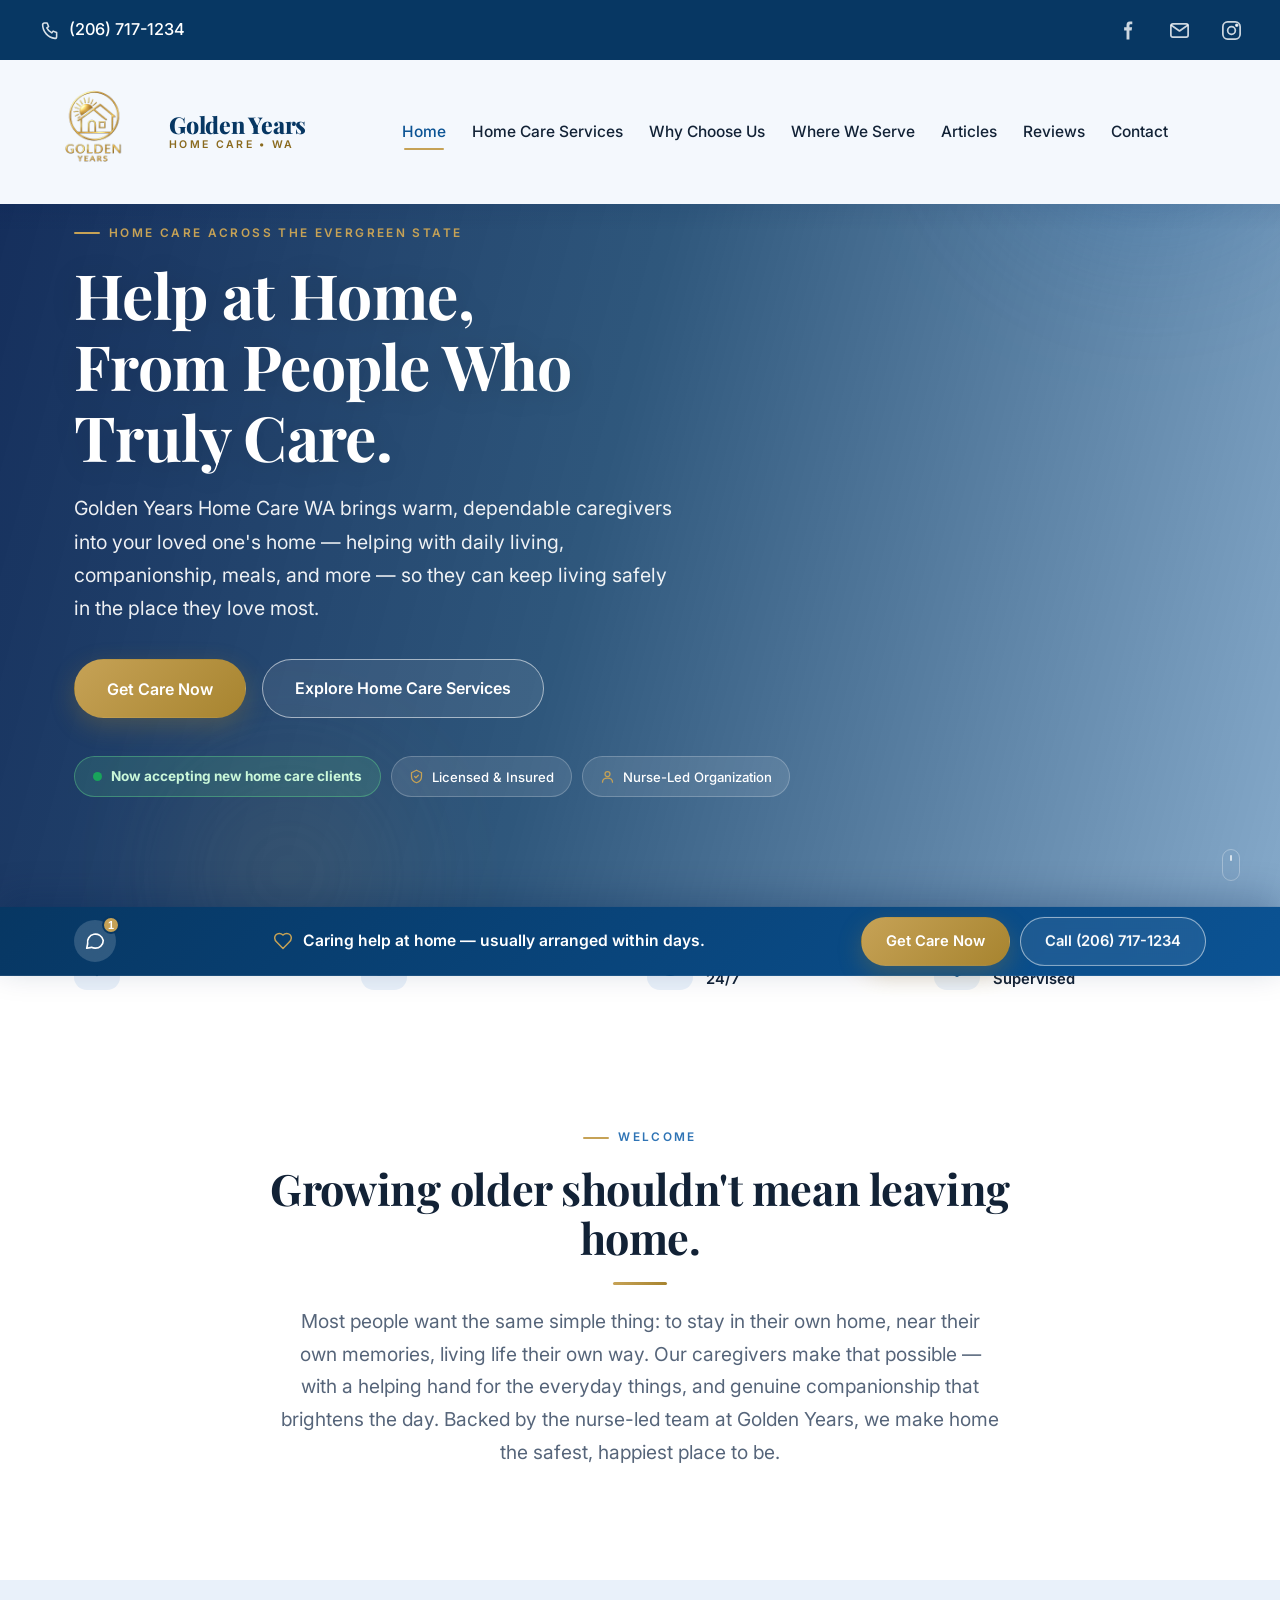
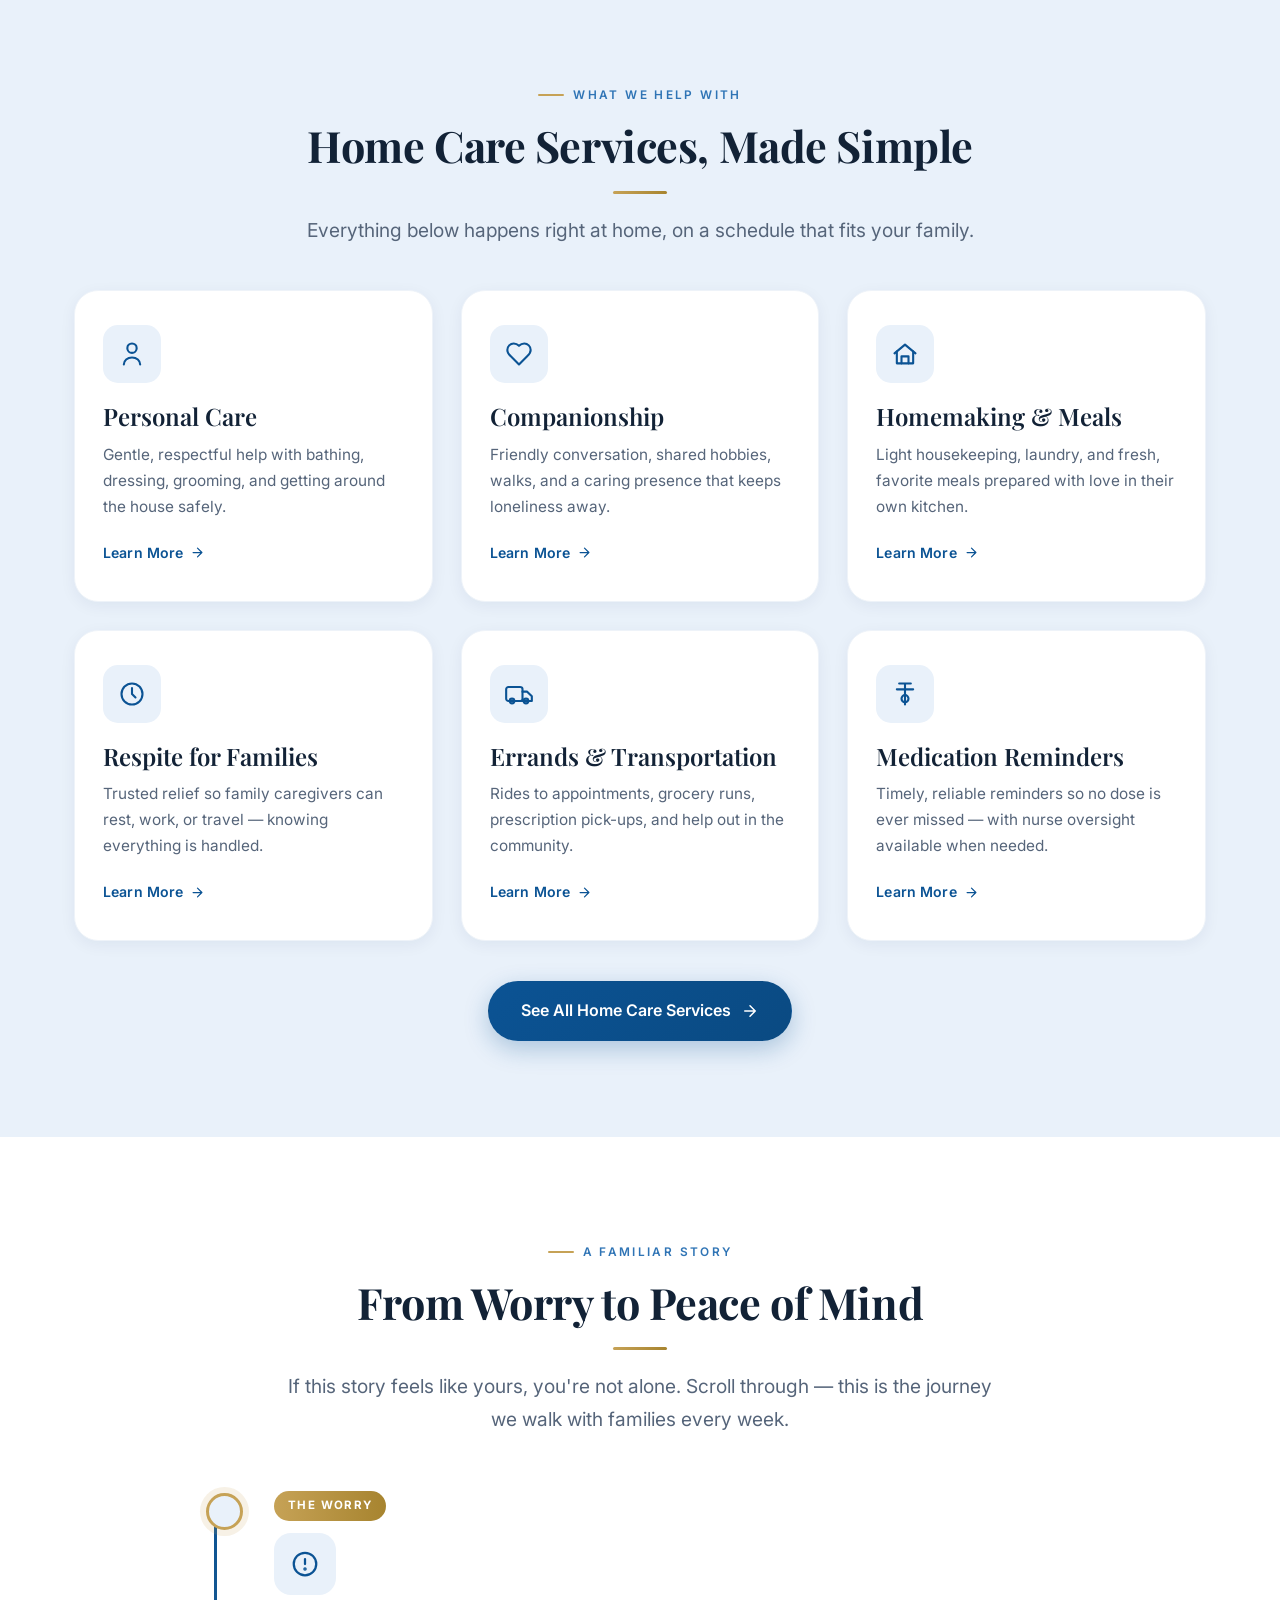
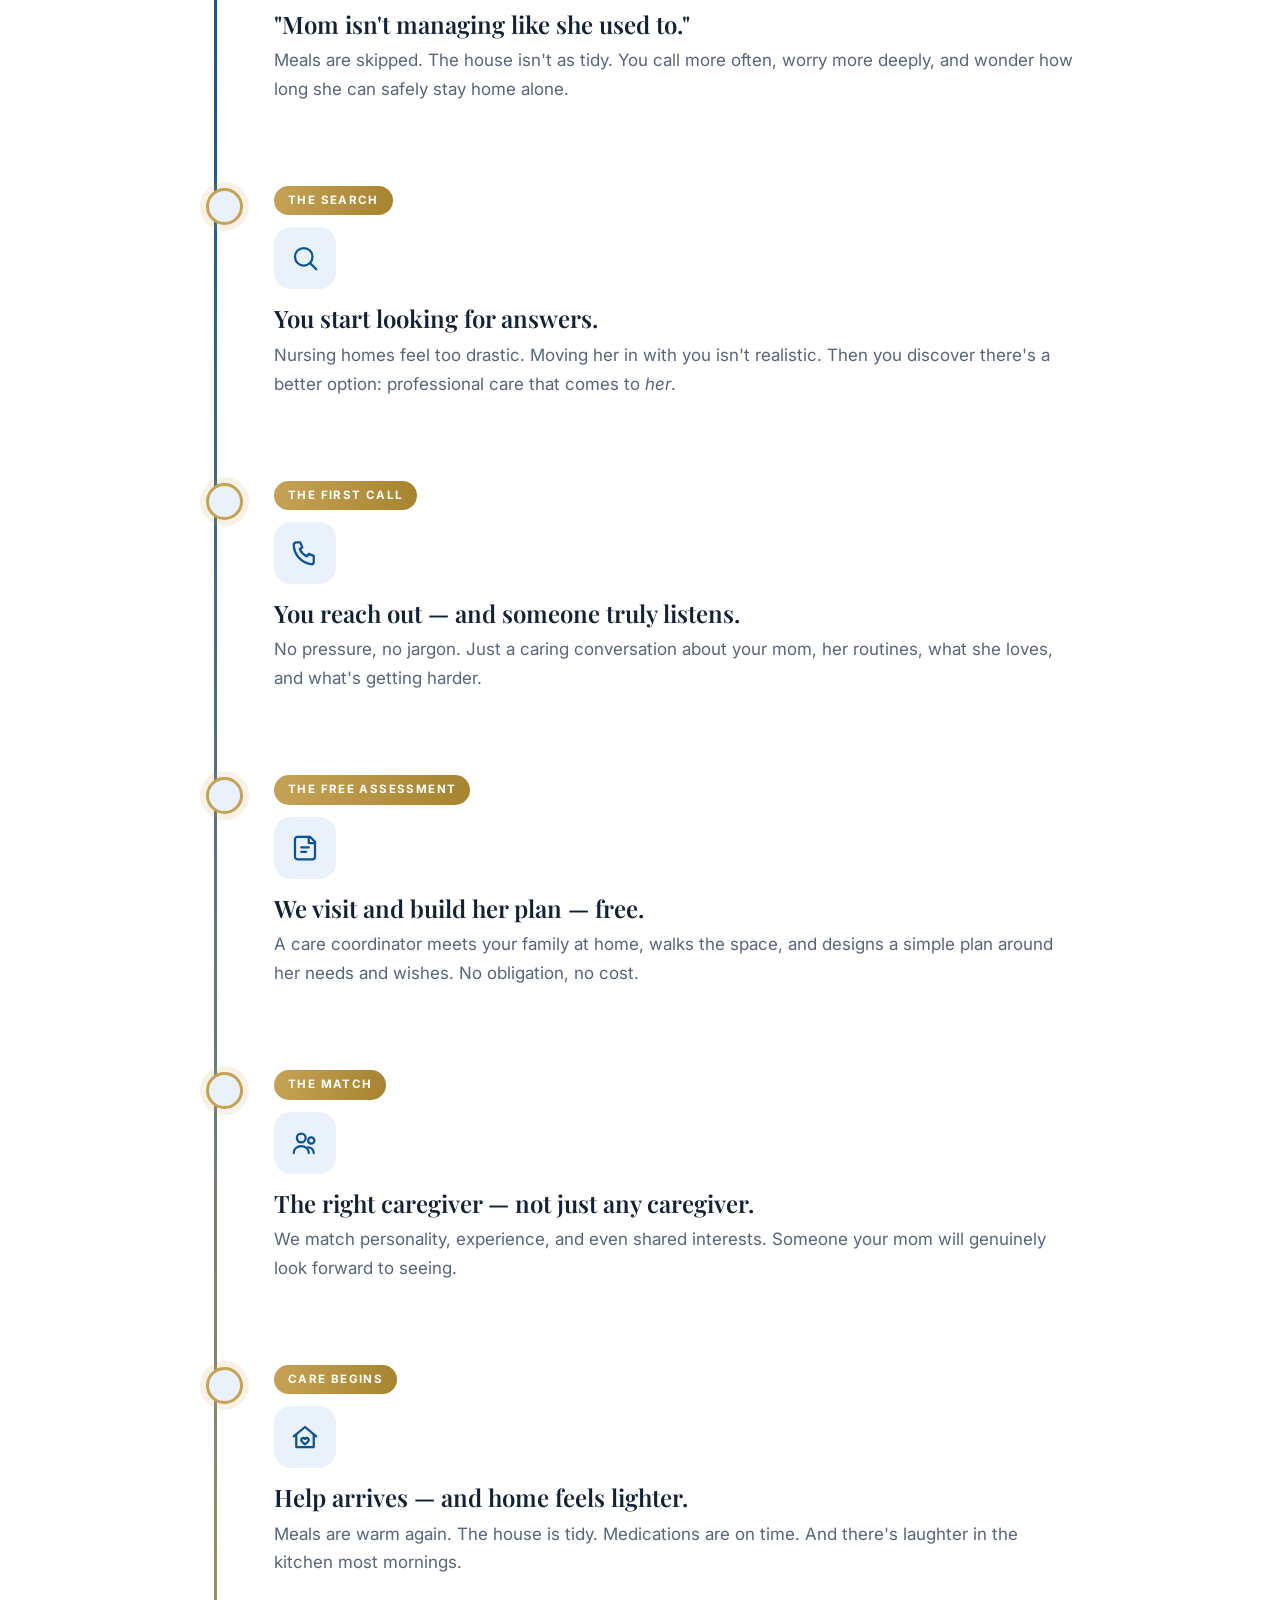
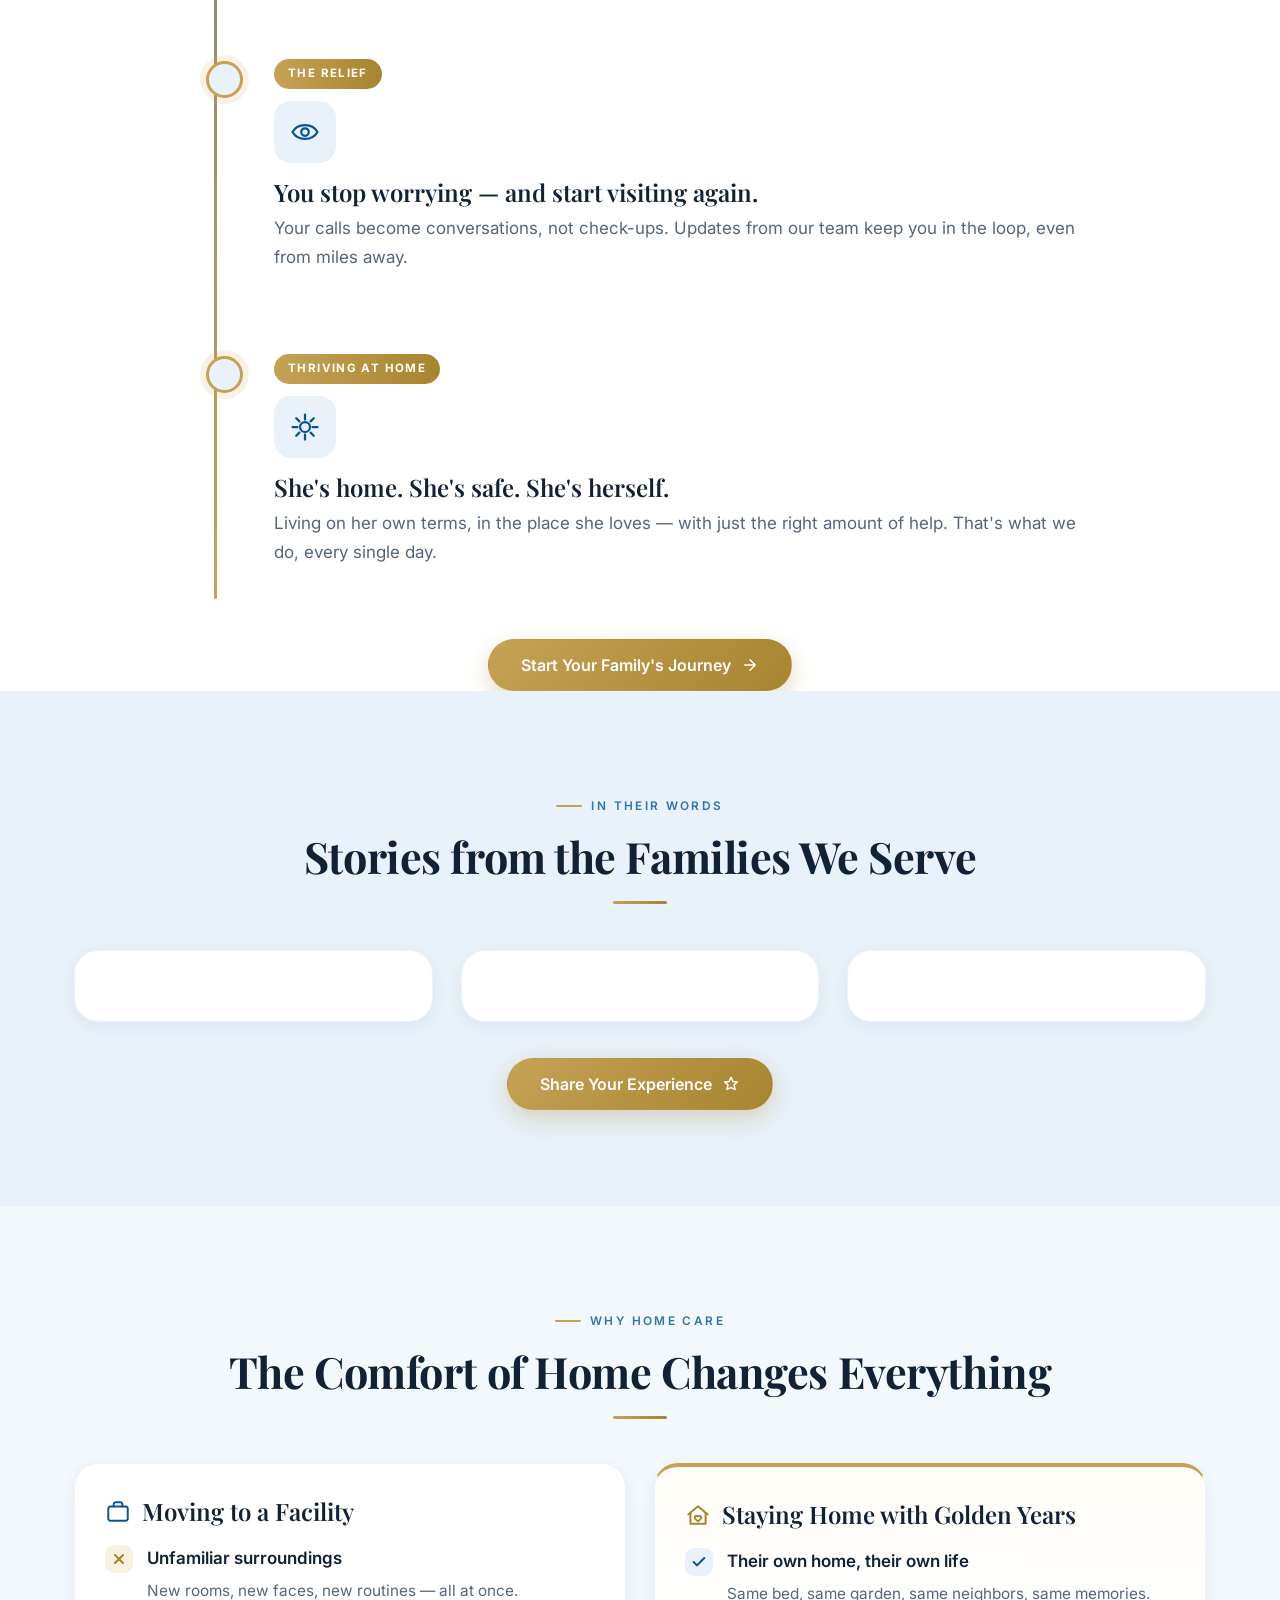
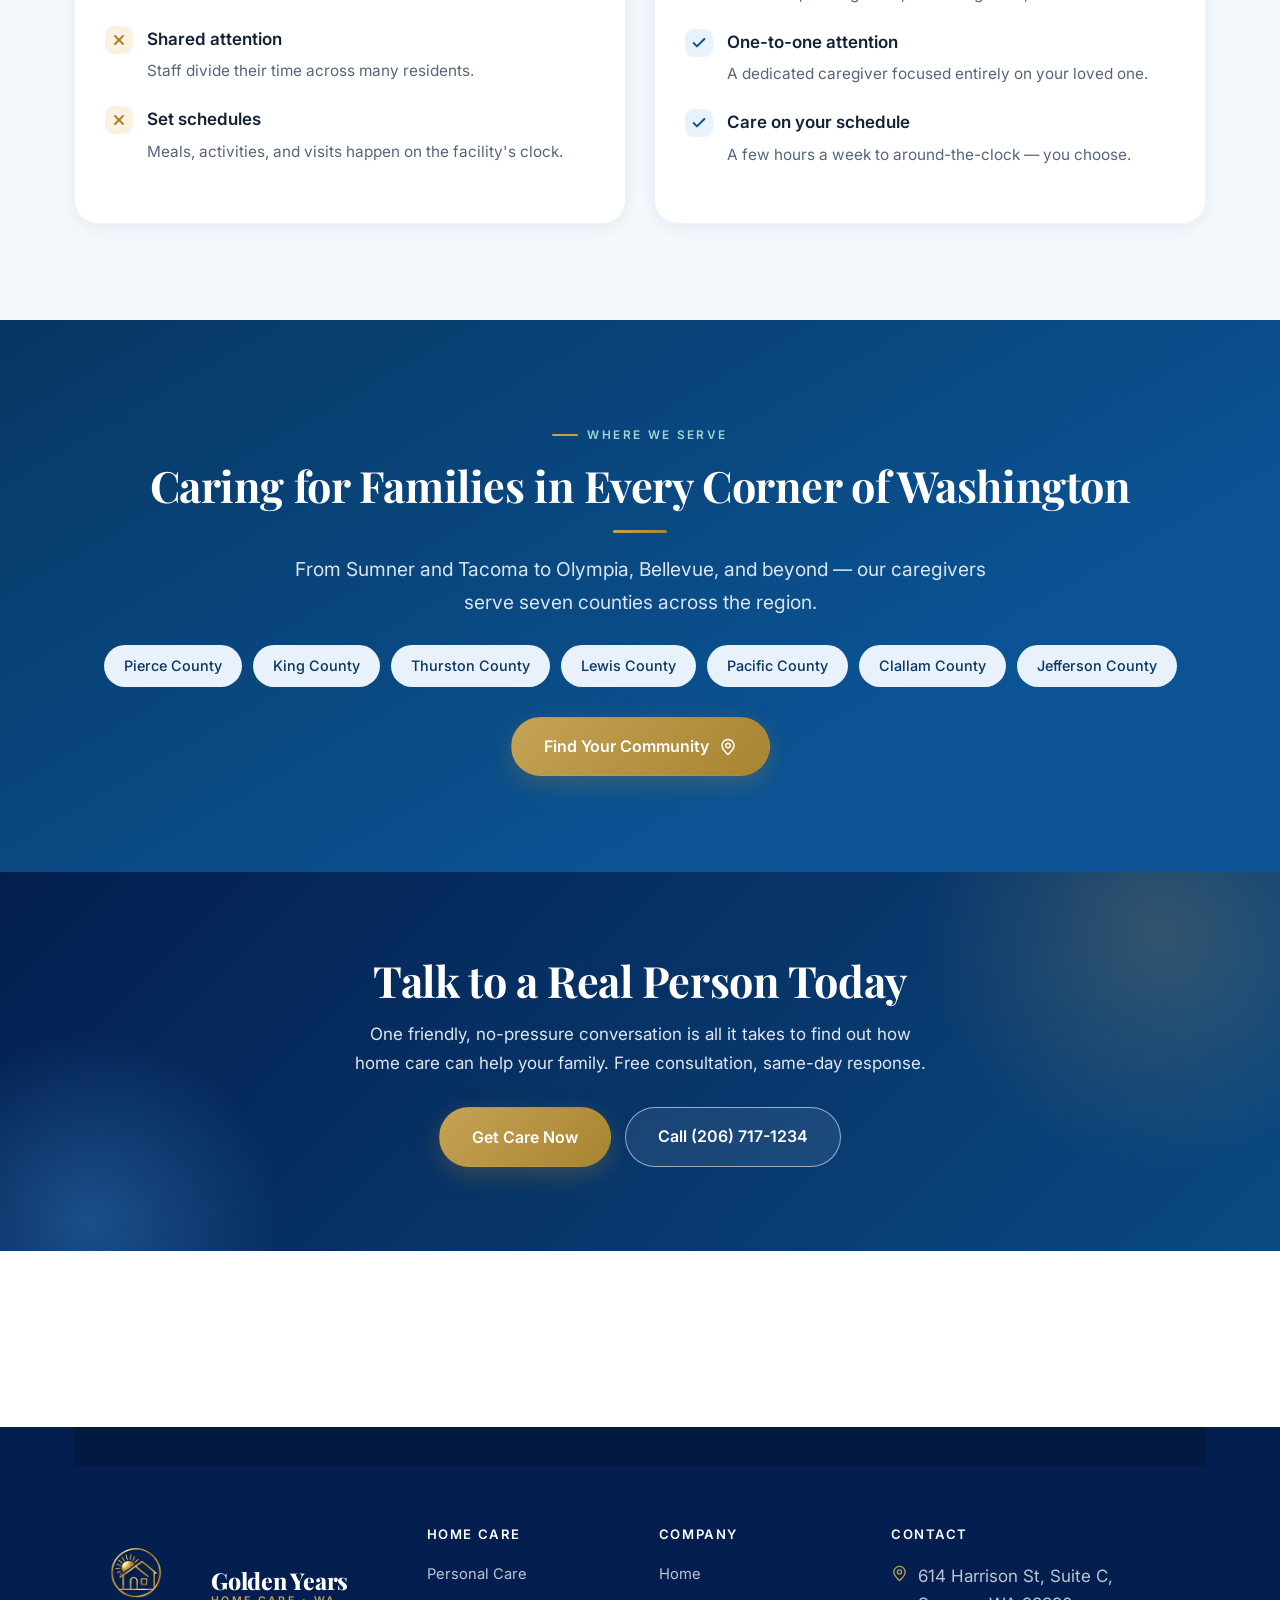
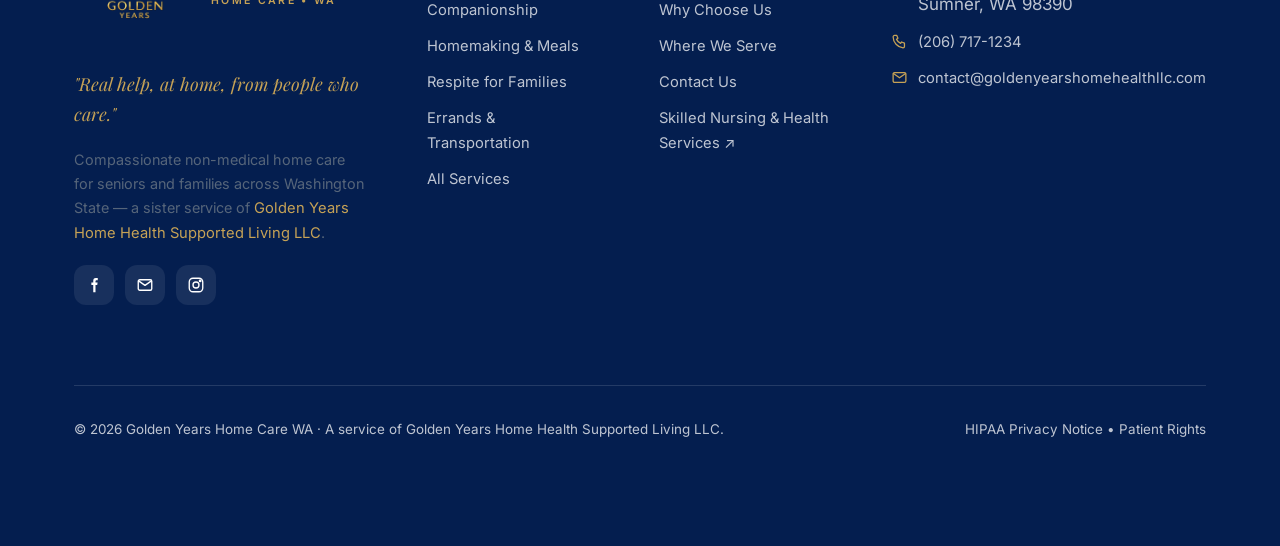
==== commit e2e140c6: "Fix chat hint timing/positioning and mobile call-button/quickbar overlap" ====
--- a/index.html
+++ b/index.html
@@ -688,6 +688,24 @@
 
 <script>
 (function(){
+  var _hintShownThisSession = false;
+  function positionHintAboveTrigger(){
+    var trigger = document.querySelector('.chat-trigger');
+    var hint = document.getElementById('chatHint');
+    if(!trigger || !hint) return false;
+    var rect = trigger.getBoundingClientRect();
+    if(rect.width === 0 && rect.height === 0) return false;
+    var hintWidth = hint.offsetWidth || 220;
+    var left = rect.left;
+    var maxLeft = window.innerWidth - hintWidth - 12;
+    if(left > maxLeft) left = maxLeft;
+    if(left < 8) left = 8;
+    var bottom = window.innerHeight - rect.top + 12;
+    hint.style.left = left + 'px';
+    hint.style.bottom = bottom + 'px';
+    hint.style.top = 'auto';
+    return true;
+  }
   function shouldShowHint(){
     try{ return !sessionStorage.getItem('gy_chat_hint_seen'); }catch(e){ return true; }
   }
@@ -696,20 +714,20 @@
     if(el) el.classList.remove('show');
     try{ sessionStorage.setItem('gy_chat_hint_seen','1'); }catch(e){}
   };
-  document.addEventListener('DOMContentLoaded', function(){
-    if(!shouldShowHint()) return;
-    setTimeout(function(){
-      // Don't show if the chat panel is already open, or the quickbar isn't visible yet
-      var panel = document.getElementById('chatPanel');
-      if(panel && panel.classList.contains('open')) return;
-      var el = document.getElementById('chatHint');
-      if(el) el.classList.add('show');
-      // Auto-dismiss on its own after 9 seconds if the visitor ignores it
-      setTimeout(function(){ window.dismissChatHint(); }, 9000);
-    }, 4000);
+  window.tryShowChatHint = function(){
+    if(_hintShownThisSession || !shouldShowHint()) return;
+    var panel = document.getElementById('chatPanel');
+    if(panel && panel.classList.contains('open')) return;
+    if(!positionHintAboveTrigger()) return;
+    _hintShownThisSession = true;
+    var el = document.getElementById('chatHint');
+    if(el) el.classList.add('show');
+    setTimeout(function(){ window.dismissChatHint(); }, 9000);
+  };
+  window.addEventListener('resize', function(){
+    var hint = document.getElementById('chatHint');
+    if(hint && hint.classList.contains('show')) positionHintAboveTrigger();
   });
-  // If they open the chat, hide the hint immediately and remember it was seen
-  var origToggle = window.toggleChatPanel;
   document.addEventListener('click', function(e){
     if(e.target.closest('.chat-trigger')){ window.dismissChatHint(); }
   });
--- a/css/styles.css
+++ b/css/styles.css
@@ -821,3 +821,9 @@
 .chat-bold{color:var(--teal-700)}
 .chat-link{color:var(--teal);text-decoration:underline;word-break:break-all}
 .chat-link:hover{color:var(--teal-700)}
+
+/* Chat hint now positioned dynamically via JS (works correctly on both
+   mobile and desktop, wherever the chat icon actually is) — these rules
+   just override the old fixed left/bottom so JS fully controls position. */
+.chat-hint{left:auto;bottom:auto}
+@media(max-width:600px){.chat-hint{left:auto;bottom:auto}}
